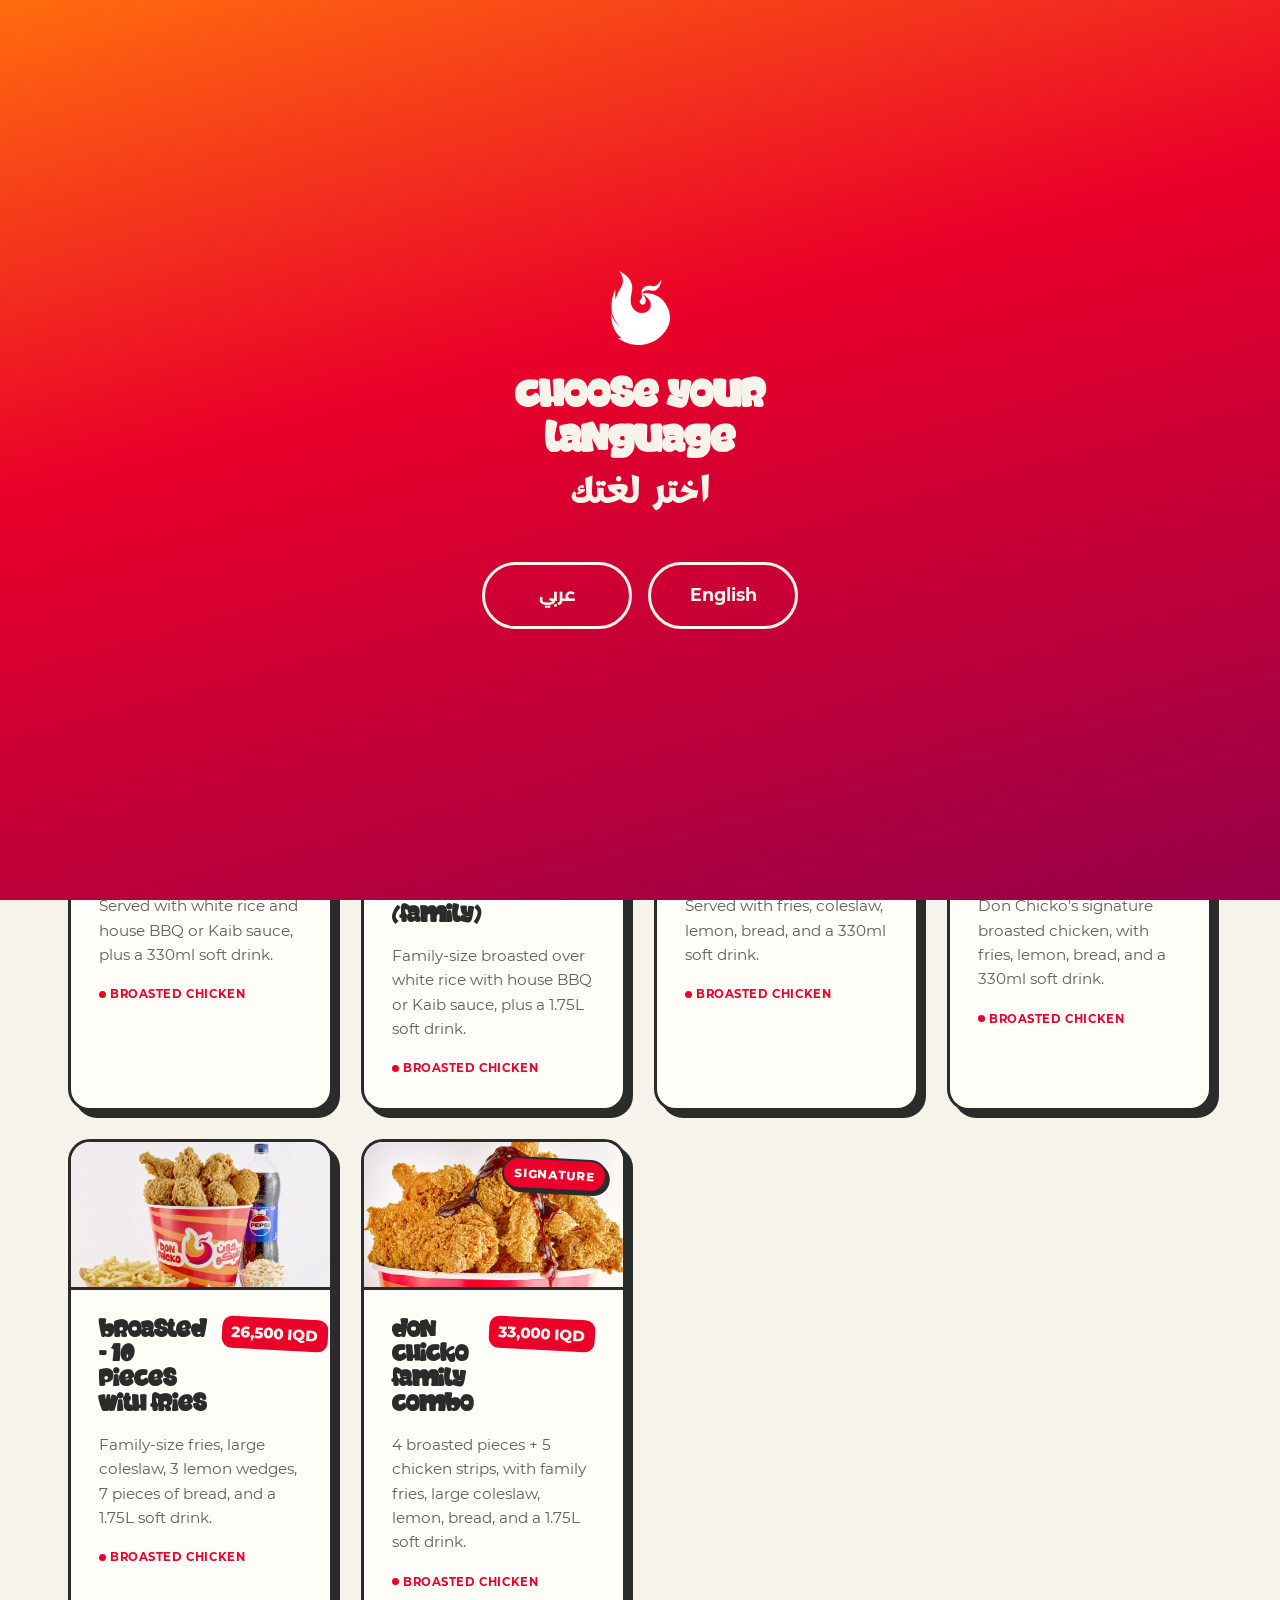
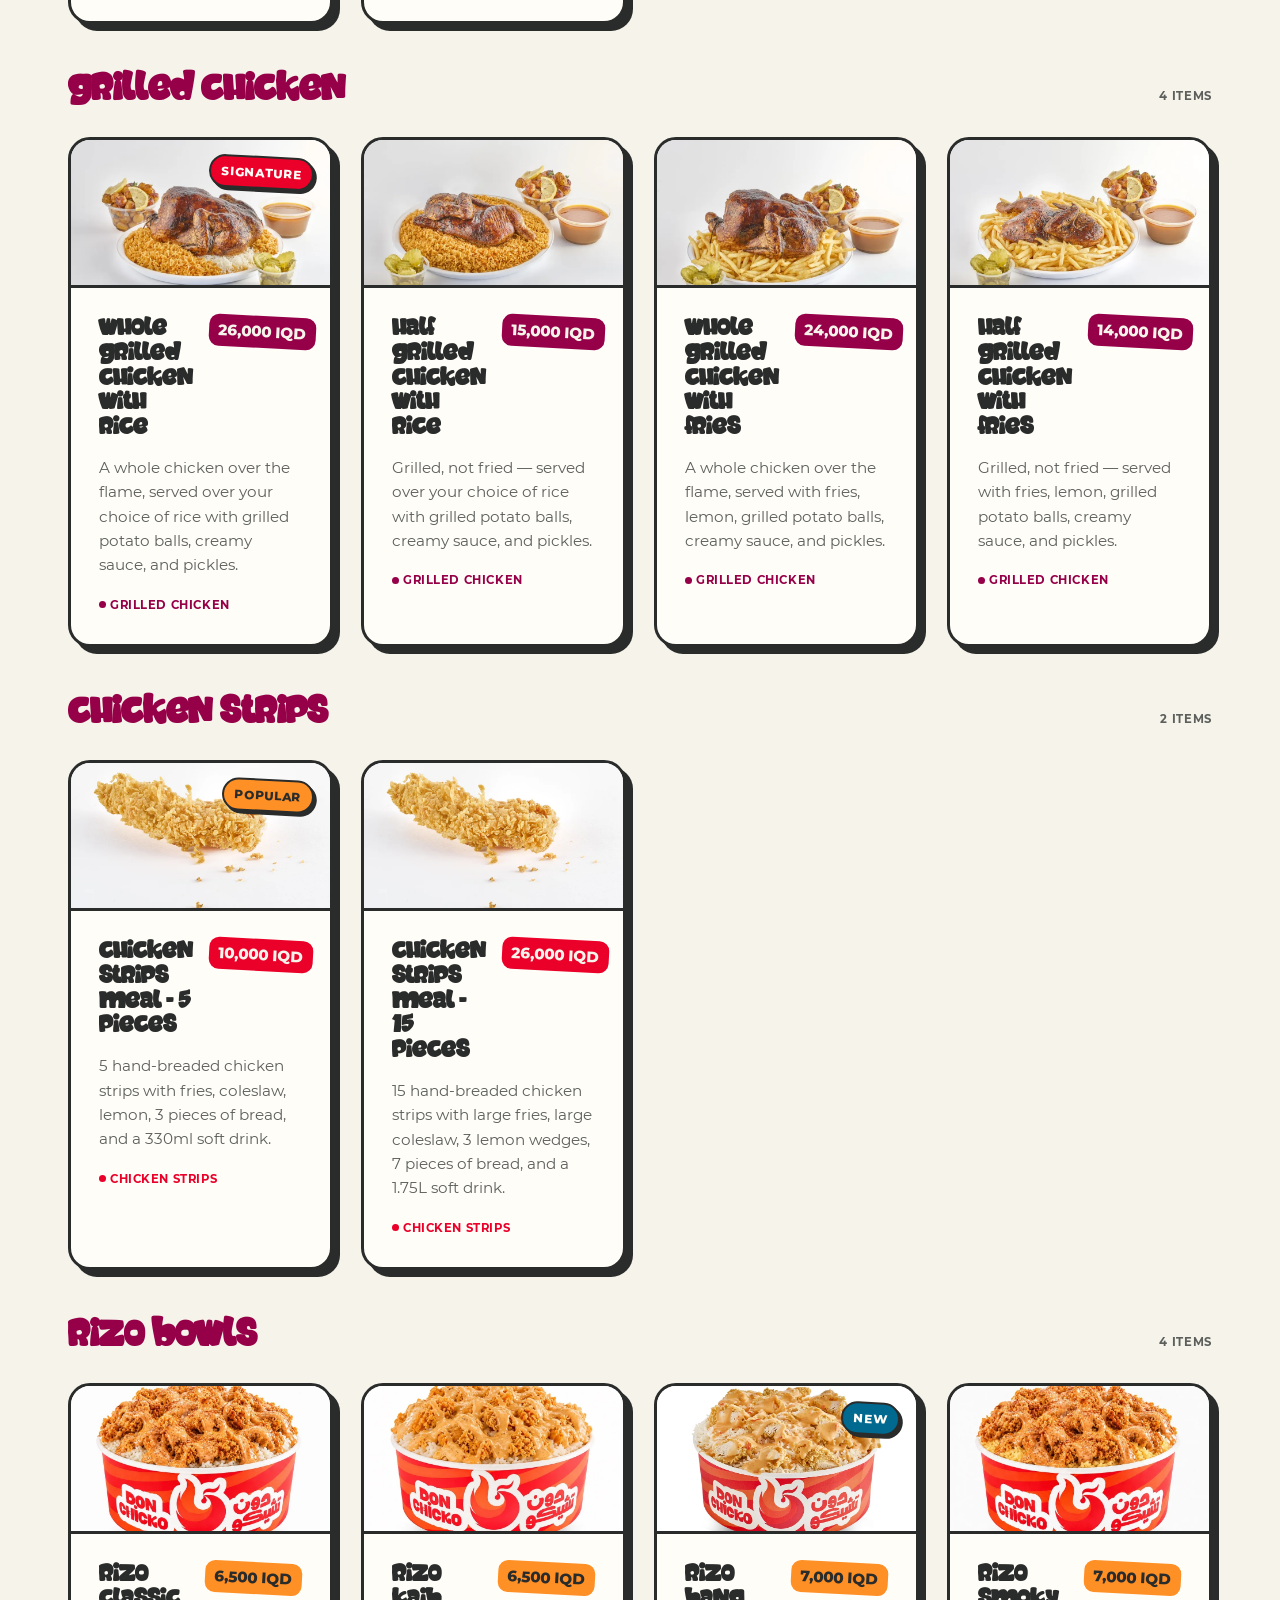
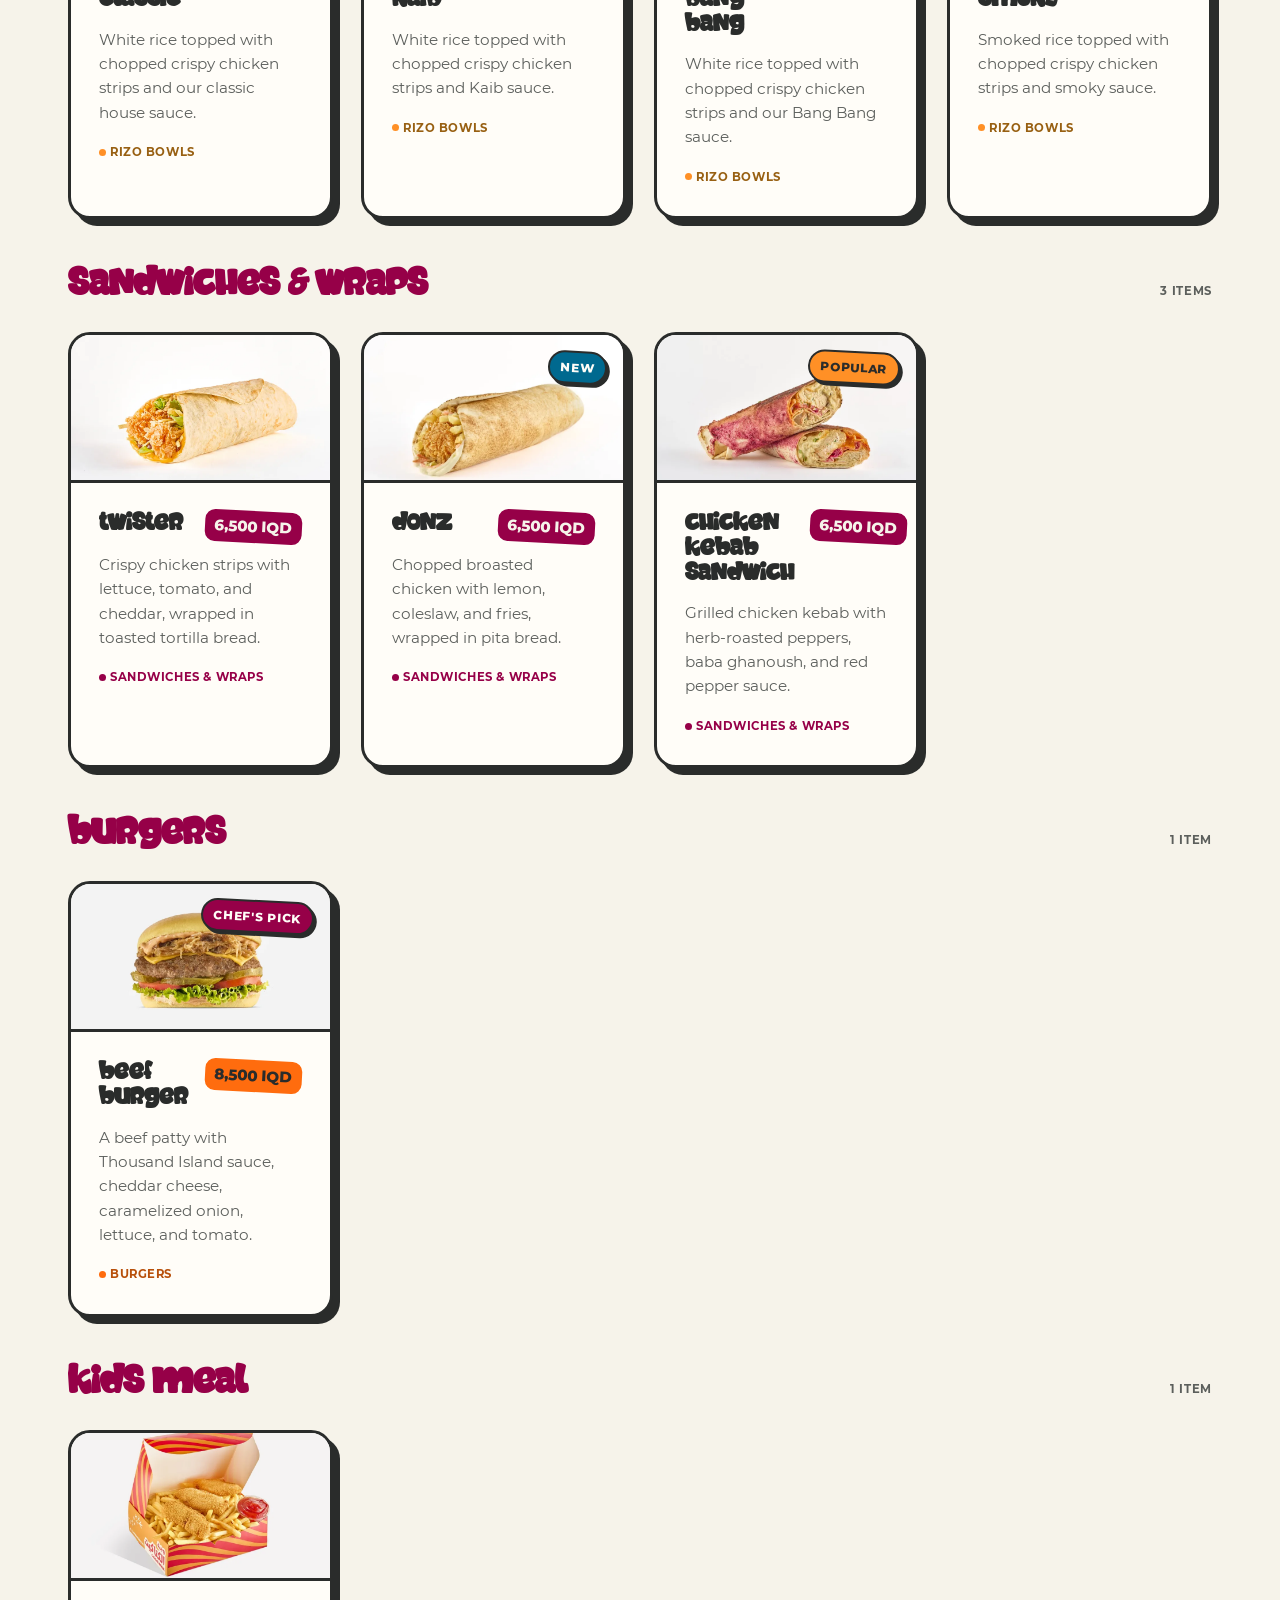
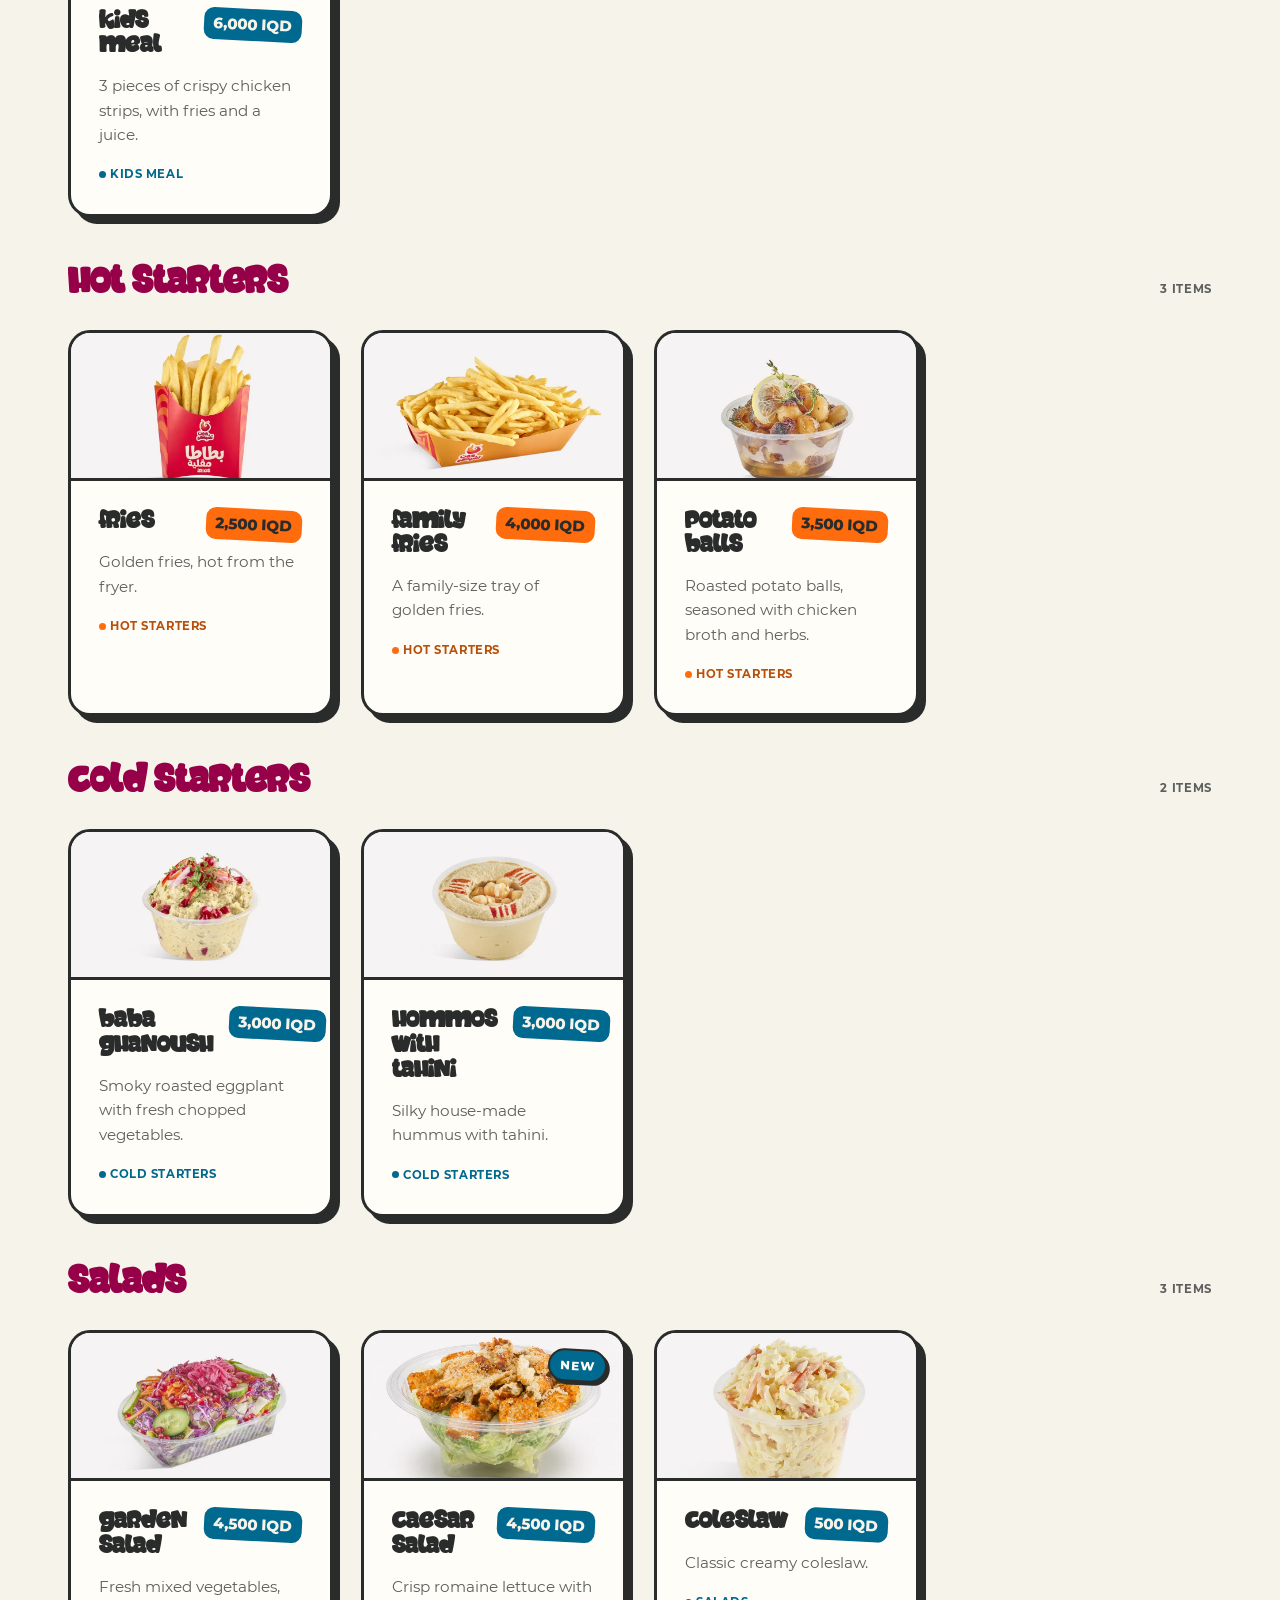
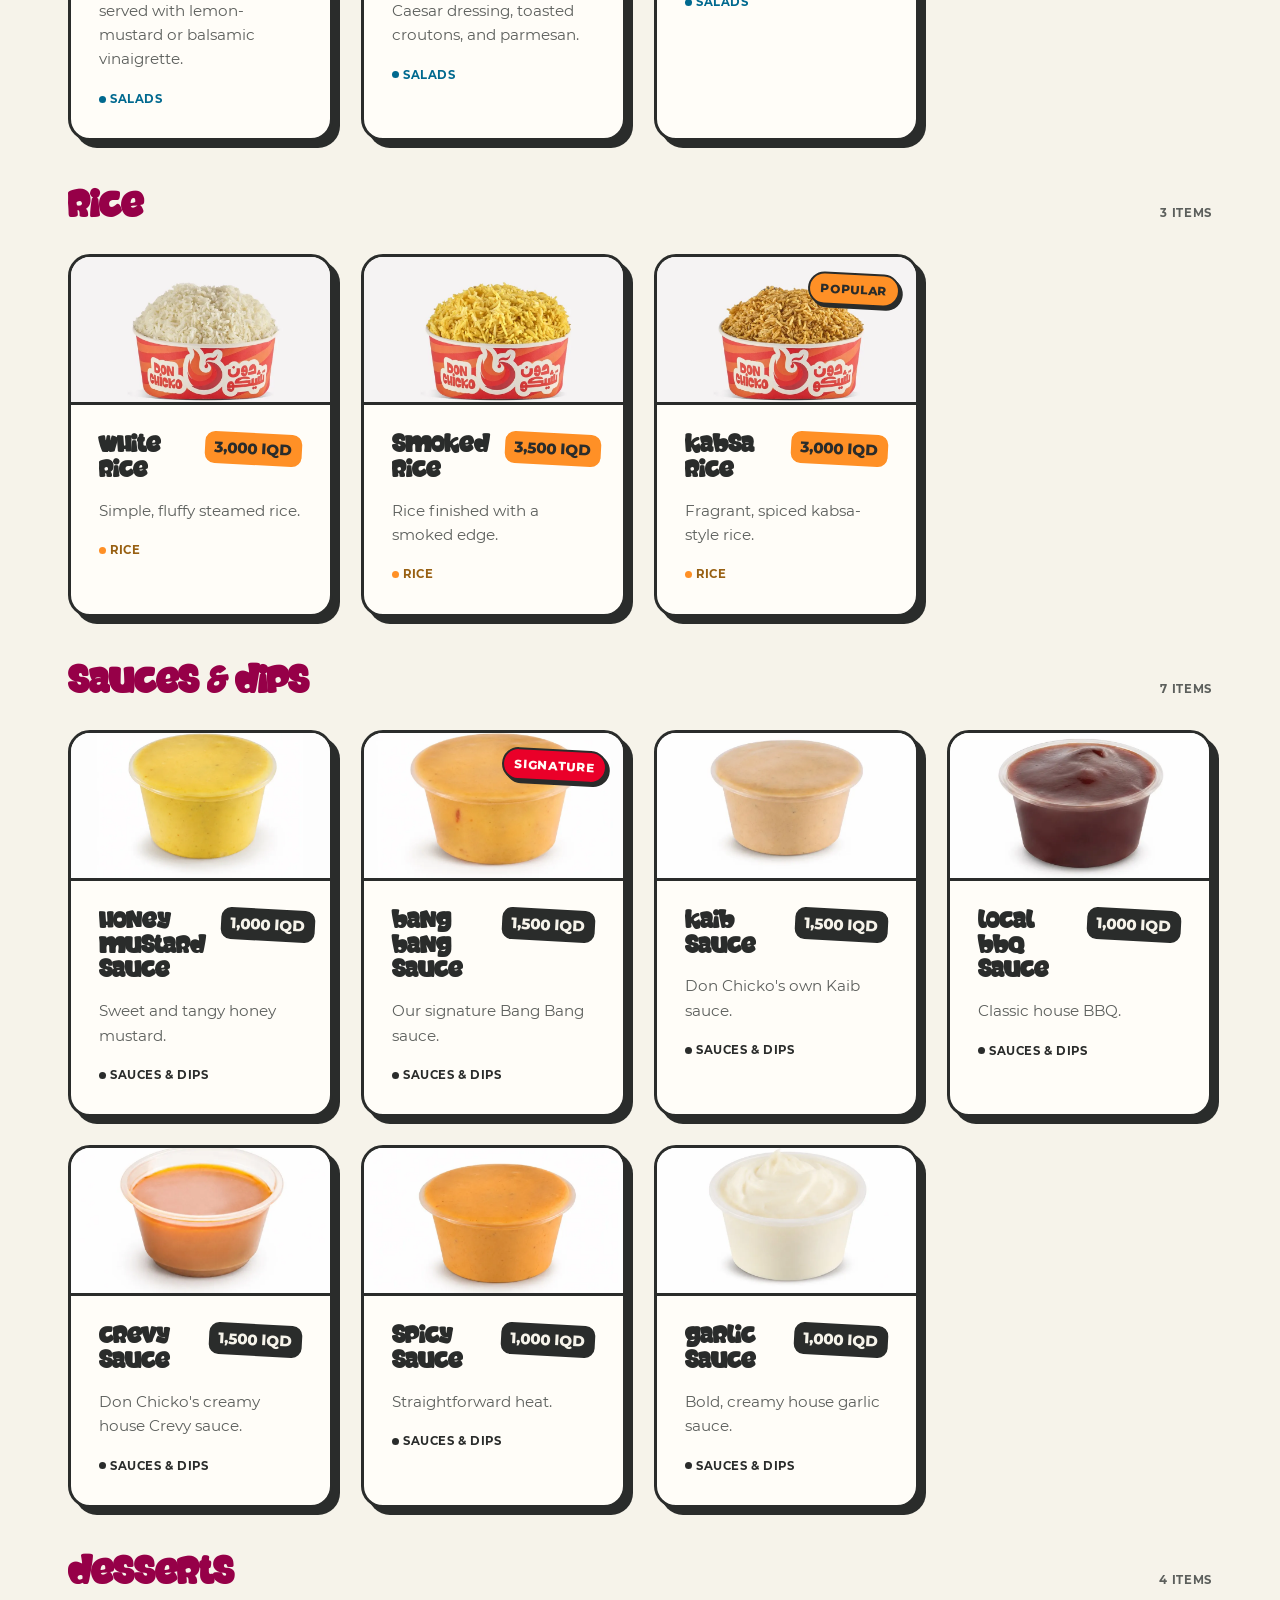
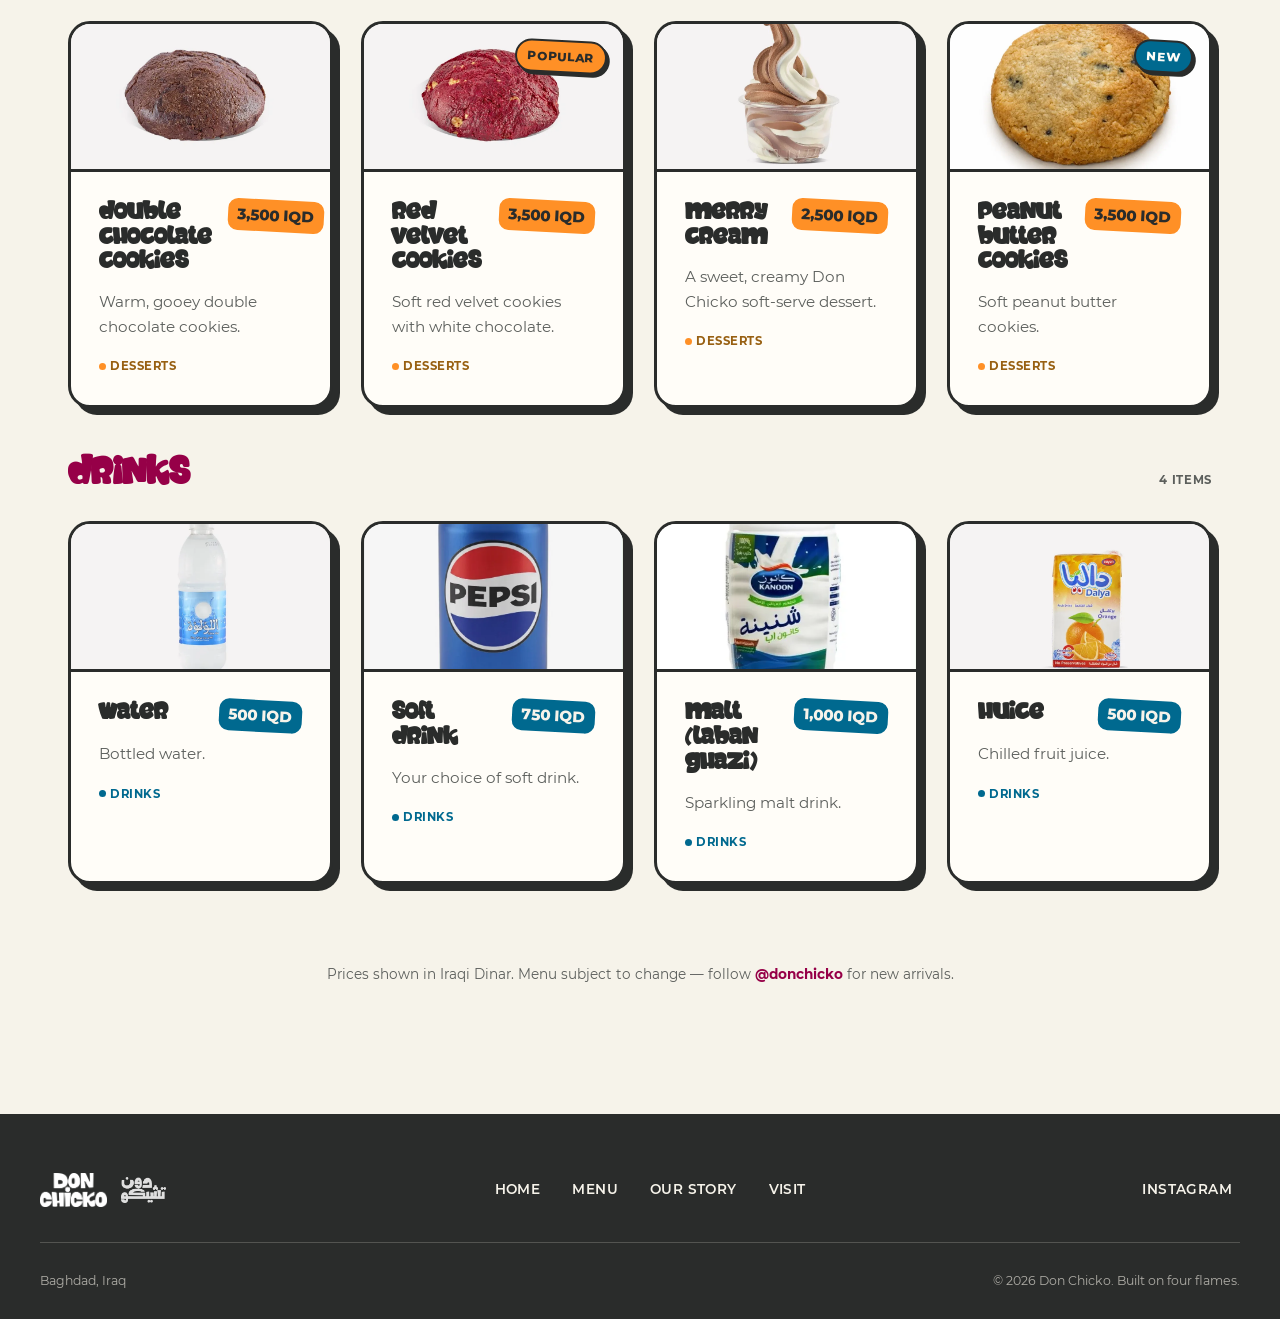
==== menu.html @ 206e6290 "Fix hero photo crop on desktop: box aspect ratio and weak burger crop Desktop hero crops still looke" ====
<!DOCTYPE html>
<html lang="en">
<head>
<meta charset="UTF-8">
<script>
  /* Runs before the language overlay markup below is parsed, so a
     session that already chose a language never sees it flash on this
     page load — see the matching html.lang-preset rule in style.css. */
  (function () {
    try {
      var lang = sessionStorage.getItem("donchicko_lang");
      if (lang === "en" || lang === "ar") document.documentElement.classList.add("lang-preset");
    } catch (e) {}
  })();
</script>
<meta name="viewport" content="width=device-width, initial-scale=1.0">
<title data-i18n="meta.titleMenu">The Menu — Don Chicko</title>
<meta name="description" data-i18n-attr-content="meta.descriptionMenu" content="Don Chicko's full menu: broasted and roasted chicken, sandwiches, burgers, starters, rice, house sauces and desserts. Grilled or fried, always cooked to the center.">
<link rel="icon" type="image/png" href="assets/logos/flame-color.png">
<link rel="stylesheet" href="style.css?v=31">
</head>
<body class="menu-page">

<!-- Skip link for keyboard/screen reader users -->
<a class="skip-link" href="#main-content" data-i18n="a11y.skipLink">Skip to main content</a>

<!-- ============================= -->
<!-- LANGUAGE SELECTION OVERLAY — shown on every page load, by design (not
     remembered between visits). Bilingual by design, so it reads correctly
     to a visitor before any language has been chosen. -->
<!-- ============================= -->
<div id="langOverlay" class="lang-overlay" role="dialog" aria-modal="true" aria-label="Choose your language / اختر لغتك">
  <div class="lang-overlay-inner">
    <img class="lang-overlay-mark flame-shape" src="assets/logos/flame-white.png" alt="" aria-hidden="true">
    <h1 class="lang-overlay-title">
      <span class="lang-overlay-line" lang="en">Choose Your Language</span>
      <span class="lang-overlay-line" lang="ar" dir="rtl">اختر لغتك</span>
    </h1>
    <div class="lang-overlay-actions">
      <button type="button" class="lang-overlay-btn" data-lang-choice="ar" lang="ar" dir="rtl">عربي</button>
      <button type="button" class="lang-overlay-btn" data-lang-choice="en" lang="en">English</button>
    </div>
  </div>
</div>

<!-- ============================= -->
<!-- NAVIGATION -->
<!-- ============================= -->
<header class="site-header">
  <nav class="navbar" data-i18n-attr-aria-label="a11y.primaryNav" aria-label="Primary">
    <a href="index.html" class="logo" data-i18n-attr-aria-label="a11y.homeLabel" aria-label="Don Chicko — home">
      <img class="logo-mark" src="assets/logos/flame-color.png" alt="" aria-hidden="true">
      <span class="logo-text" data-i18n="brand.name">DON CHICKO</span>
    </a>

    <button class="nav-toggle" id="navToggle" aria-expanded="false" aria-controls="primaryMenu" aria-label="Open menu">
      <span class="nav-toggle-bar"></span>
      <span class="nav-toggle-bar"></span>
      <span class="nav-toggle-bar"></span>
    </button>

    <ul class="nav-menu" id="primaryMenu">
      <li><a href="index.html" class="nav-link" data-i18n="nav.home">Home</a></li>
      <li><a href="menu.html" class="nav-link" aria-current="page" data-i18n="nav.menu">Menu</a></li>
      <li><a href="story.html" class="nav-link" data-i18n="nav.story">Our Story</a></li>
      <li><a href="index.html#visit" class="nav-link" data-i18n="nav.visit">Visit</a></li>
      <li><a href="index.html#visit" class="nav-link nav-cta" data-i18n="nav.findUs">Find Us</a></li>
      <li class="lang-switch" role="group" data-i18n-attr-aria-label="a11y.switchLanguage" aria-label="Switch language">
        <button type="button" class="lang-switch-btn" data-lang="en">EN</button>
        <button type="button" class="lang-switch-btn" data-lang="ar">AR</button>
      </li>
    </ul>
  </nav>
</header>

<main id="main-content">

  <!-- ============================= -->
  <!-- MENU PAGE HEADER -->
  <!-- ============================= -->
  <section class="menu-hero">
    <div class="menu-hero-decor" aria-hidden="true">
      <span class="menu-hero-flame menu-hero-flame-1 flame-shape"></span>
      <span class="menu-hero-flame menu-hero-flame-2 flame-shape"></span>
      <span class="menu-hero-flame menu-hero-flame-3 flame-shape"></span>
    </div>
    <div class="menu-hero-inner">
      <p class="eyebrow" data-i18n="menuPage.eyebrow">Built on Four Flames</p>
      <h1 class="menu-hero-title" data-i18n="menuPage.title">The Menu</h1>
      <p class="menu-hero-copy" data-i18n="menuPage.copy">
        Every category, straight from Don Chicko's own recipe board.
        Grilled or fried — always marinated to the center.
      </p>
    </div>
  </section>

  <!-- ============================= -->
  <!-- CATEGORY JUMP BAR -->
  <!-- ============================= -->
  <div class="menu-jumpbar">
    <nav class="menu-filters" id="menuFilters" data-i18n-attr-aria-label="a11y.categoryJump" aria-label="Jump to a menu category">
      <!-- Category links injected by JavaScript -->
    </nav>
  </div>

  <!-- ============================= -->
  <!-- FULL MENU — every category, stacked -->
  <!-- ============================= -->
  <section class="menu-section" id="menu">
    <div id="menuCategories">
      <!-- Category sections + cards injected by JavaScript -->
    </div>

    <p class="menu-note" data-i18n-html="menuPage.noteHtml">
      Prices shown in Iraqi Dinar. Menu subject to change — follow
      <a href="https://instagram.com/donchicko" target="_blank" rel="noopener">@donchicko</a>
      for new arrivals.
    </p>
  </section>

</main>

<!-- ============================= -->
<!-- FOOTER -->
<!-- ============================= -->
<footer class="site-footer">
  <div class="footer-top">
    <a href="index.html" class="logo footer-logo" data-i18n-attr-aria-label="a11y.homeLabel" aria-label="Don Chicko — home">
      <img src="assets/logos/wordmark-white.png" alt="Don Chicko">
      <img class="footer-logo-ar" src="assets/logos/wordmark-arabic-white.png" alt="دون تشيكو">
    </a>

    <ul class="footer-nav">
      <li><a href="index.html" data-i18n="nav.home">Home</a></li>
      <li><a href="menu.html" data-i18n="nav.menu">Menu</a></li>
      <li><a href="story.html" data-i18n="nav.story">Our Story</a></li>
      <li><a href="index.html#visit" data-i18n="nav.visit">Visit</a></li>
    </ul>

    <ul class="footer-social">
      <li><a href="https://instagram.com/donchicko" target="_blank" rel="noopener" data-i18n="footer.social">Instagram</a></li>
    </ul>
  </div>

  <div class="footer-bottom">
    <p data-i18n="footer.location">Baghdad, Iraq</p>
    <p>&copy; <span id="footerYear"></span> <span data-i18n="footer.copyright">Don Chicko. Built on four flames.</span></p>
  </div>
</footer>

<script src="translations.js?v=8"></script>
<script src="script.js?v=10"></script>
</body>
</html>
---- style.css ----
/* ==========================================================================
   FONTS — Don Chicko official type family.
   Daddy Cartoon = display (logo, headlines, prices, badges)
   Montserrat = body copy, nav, labels
   Tufuli Arabic = Arabic display counterpart to Daddy Cartoon. This is the
   brand's own choice, not a substitute picked for this site — it's the
   exact font the brand's own designers used for Arabic display type in
   the real print deliverables (see DC-BILL HOLDER Report.txt, which lists
   "Tufuli Arabic DEMO Bold" + "Montserrat-Arabic Regular" as the fonts
   used). Daddy Cartoon itself has zero Arabic glyph coverage, so it can't
   be reused directly for Arabic headings.
   NOTE: the source file is named TufuliArabicDEMO-Bold.otf — a demo/trial
   build from the type foundry. Demo builds are typically licensed for
   preview only, not production embedding. Self-hosting it here was a
   deliberate choice made with that risk understood; swap in a fully
   licensed weight file (same @font-face, same filename or update the src
   below) once one is purchased.
   Montserrat Arabic = Arabic body-copy counterpart to Montserrat, from the
   same brand package (Regular 400 only).
   Baloo Bhaijaan 2 = free (OFL) fallback for both, in case the demo font
   is ever pulled — same rounded family as "Baloo 2" in the stack below.
   ========================================================================== */
@font-face {
  font-family: "Daddy Cartoon";
  src: url("assets/fonts/DaddyCartoon.otf") format("opentype");
  font-weight: 400;
  font-display: swap;
}
@font-face {
  font-family: "Tufuli Arabic";
  src: url("assets/fonts/TufuliArabic-Bold.woff2") format("woff2");
  font-weight: 700 900;
  font-style: normal;
  font-display: swap;
  unicode-range: U+0600-06FF, U+0750-077F, U+FB50-FDFF, U+FE70-FEFC;
}
@font-face {
  font-family: "Montserrat Arabic";
  src: url("assets/fonts/MontserratArabic-Regular.woff2") format("woff2");
  font-weight: 400;
  font-style: normal;
  font-display: swap;
  unicode-range: U+0600-06FF, U+0750-077F, U+FB50-FDFF, U+FE70-FEFC;
}
@font-face {
  font-family: "Baloo Bhaijaan 2";
  src: url("assets/fonts/BalooBhaijaan2-Variable.woff2") format("woff2-variations");
  font-weight: 400 800;
  font-style: normal;
  font-display: swap;
  unicode-range: U+0600-06FF, U+0750-077F, U+FB50-FDFF, U+FE70-FEFC;
}
@font-face {
  font-family: "Montserrat";
  src: url("assets/fonts/Montserrat-Regular.ttf") format("truetype");
  font-weight: 400;
  font-display: swap;
}
@font-face {
  font-family: "Montserrat";
  src: url("assets/fonts/Montserrat-Medium.ttf") format("truetype");
  font-weight: 500;
  font-display: swap;
}
@font-face {
  font-family: "Montserrat";
  src: url("assets/fonts/Montserrat-SemiBold.ttf") format("truetype");
  font-weight: 600;
  font-display: swap;
}
@font-face {
  font-family: "Montserrat";
  src: url("assets/fonts/Montserrat-Bold.ttf") format("truetype");
  font-weight: 700;
  font-display: swap;
}
@font-face {
  font-family: "Montserrat";
  src: url("assets/fonts/Montserrat-ExtraBold.ttf") format("truetype");
  font-weight: 800;
  font-display: swap;
}

/* ==========================================================================
   TOKENS — Don Chicko brand system.
   Colors are the exact hex values from the official brand palette sheet.
   ========================================================================== */
:root {
  /* --- Brand colors (source: DON CHICKO COLOR PALETTE.pdf) --- */
  --brand-maroon: #960048;   /* Pantone 221C — primary */
  --brand-orange: #ff6c0e;   /* Pantone 1585C — primary */
  --brand-red: #ea0029;      /* Pantone 185C — primary */
  --brand-amber: #ff9026;    /* Pantone 151C (90%) — primary */
  --brand-blue: #00698f;     /* Pantone 7706C — secondary */
  --brand-ink: #2a2c2b;      /* Pantone 419C (95%) — secondary */
  --brand-cream: #f6f3ea;    /* Pantone 4545C (20%) — secondary */

  /* --- Functional roles built from the brand palette --- */
  --color-bg: var(--brand-cream);
  --color-ink: var(--brand-ink);
  --color-ink-soft: #5c5f5c;
  --color-accent: var(--brand-orange);
  --color-accent-2: var(--brand-maroon);
  --color-highlight: var(--brand-amber);
  --color-accent-3: var(--brand-blue);
  --color-surface: #fffdf8;
  --color-border: var(--brand-ink);

  /* Category colors — validated against Don Chicko's own packaging system */
  --cat-cold: var(--brand-blue);
  --cat-hot: var(--brand-orange);
  --cat-broasted: var(--brand-red);
  --cat-roasted: var(--brand-maroon);
  --cat-sandwiches: var(--brand-maroon);
  --cat-burgers: var(--brand-orange);
  --cat-rice: var(--brand-amber);
  --cat-sauces: var(--brand-ink);
  --cat-desserts: var(--brand-amber);
  --cat-kids: var(--brand-blue);

  /* Darker text-safe tones for the two brand colors (orange, amber) that
     don't meet WCAG AA contrast on a light card when used as small text.
     Bands/dots keep the true brand color; only label text uses these. */
  --cat-hot-text: #b8500b;
  --cat-rice-text: #986012;

  /* --- Typography --- */
  --font-display: "Daddy Cartoon", "Baloo 2", ui-rounded, sans-serif;
  --font-body: "Montserrat", -apple-system, BlinkMacSystemFont, "Segoe UI", sans-serif;
  --font-label: "Montserrat", sans-serif;

  --fs-hero: clamp(2.5rem, 6vw + 1rem, 5.5rem);
  --fs-h2: clamp(1.9rem, 3.4vw + 1rem, 3rem);
  --fs-h3-section: clamp(1.5rem, 2.2vw + 1rem, 2.1rem);
  --fs-h3: clamp(1.1rem, 1.1vw + 1rem, 1.35rem);
  --fs-h4: 1.1rem;
  --fs-body: 1rem;
  --fs-small: 0.85rem;

  /* --- Spacing scale --- */
  --space-xs: 0.5rem;
  --space-sm: 1rem;
  --space-md: 1.75rem;
  --space-lg: 3rem;
  --space-xl: 5rem;
  --space-2xl: 8rem;

  /* --- Shape --- */
  --radius-sm: 10px;
  --radius-md: 22px;
  --radius-lg: 40px;
  --border-thick: 3px;

  /* --- Shadow (sticker-style hard shadow, matches brand's badge/sticker sheet) --- */
  --shadow-card: 7px 7px 0 var(--color-ink);
  --shadow-card-sm: 4px 4px 0 var(--color-ink);
  --shadow-soft: 0 24px 48px rgba(42, 44, 43, 0.16);

  /* --- Motion --- */
  --ease-bounce: cubic-bezier(0.34, 1.56, 0.64, 1);
  --ease-standard: cubic-bezier(0.4, 0, 0.2, 1);
  --duration-fast: 150ms;
  --duration-med: 300ms;
  --duration-slow: 600ms;

  /* --- Layout --- */
  --content-max: 1200px;
  --header-height: 84px;
}

/* ==========================================================================
   RESET
   ========================================================================== */
*, *::before, *::after { box-sizing: border-box; }
html {
  scroll-behavior: smooth;
  scroll-padding-top: var(--header-height);
}
body {
  margin: 0;
  background: var(--color-bg);
  color: var(--color-ink);
  font-family: var(--font-body);
  font-size: var(--fs-body);
  line-height: 1.6;
  overflow-x: hidden;
}
img { max-width: 100%; display: block; }
a { color: inherit; text-decoration: none; }
ul { list-style: none; margin: 0; padding: 0; }
h1, h2, h3, p { margin: 0; }
button { font: inherit; cursor: pointer; }

@media (prefers-reduced-motion: reduce) {
  html { scroll-behavior: auto; }
  *, *::before, *::after {
    animation-duration: 0.01ms !important;
    animation-iteration-count: 1 !important;
    transition-duration: 0.01ms !important;
    scroll-behavior: auto !important;
  }
}

/* ==========================================================================
   UTILITIES
   ========================================================================== */
.skip-link {
  position: absolute;
  left: -999px;
  top: 0;
  background: var(--color-ink);
  color: var(--color-bg);
  padding: var(--space-sm) var(--space-md);
  z-index: 200;
  border-radius: 0 0 var(--radius-sm) 0;
}
.skip-link:focus { left: 0; }

:focus-visible {
  outline: 3px solid var(--brand-blue);
  outline-offset: 3px;
  border-radius: 4px;
}

.eyebrow {
  display: inline-flex;
  align-items: center;
  gap: 0.4em;
  font-family: var(--font-label);
  font-size: var(--fs-small);
  font-weight: 800;
  letter-spacing: 0.1em;
  text-transform: uppercase;
  color: var(--color-accent-2);
  margin: 0 0 var(--space-xs);
}
.eyebrow::before {
  content: "";
  width: 0.85em;
  height: 0.85em;
  background: var(--brand-orange);
  -webkit-mask-image: url("assets/logos/flame-color.png");
  mask-image: url("assets/logos/flame-color.png");
  -webkit-mask-size: contain;
  mask-size: contain;
  -webkit-mask-repeat: no-repeat;
  mask-repeat: no-repeat;
  display: inline-block;
}

.section-heading {
  max-width: 680px;
  margin: 0 auto var(--space-lg);
  text-align: center;
}
.section-heading h2 {
  font-family: var(--font-display);
  font-size: var(--fs-h2);
  line-height: 1.05;
  letter-spacing: 0.01em;
  color: var(--color-accent-2);
}
.section-subtitle {
  margin-top: var(--space-sm);
  color: var(--color-ink-soft);
}

.btn {
  display: inline-flex;
  align-items: center;
  justify-content: center;
  gap: 0.5rem;
  padding: 0.95rem 1.9rem;
  font-family: var(--font-display);
  font-size: 1.05rem;
  letter-spacing: 0.01em;
  border-radius: 999px;
  border: var(--border-thick) solid var(--color-ink);
  transition: transform var(--duration-fast) var(--ease-bounce),
              box-shadow var(--duration-fast) var(--ease-standard);
  white-space: nowrap;
}
.btn-primary {
  background: var(--brand-orange);
  color: var(--color-ink);
  box-shadow: var(--shadow-card-sm);
}
.btn-secondary {
  background: var(--color-surface);
  color: var(--color-ink);
  box-shadow: var(--shadow-card-sm);
}
.btn:hover, .btn:focus-visible {
  transform: translate(-2px, -2px);
  box-shadow: 7px 7px 0 var(--color-ink);
}
.btn:active {
  transform: translate(0, 0);
  box-shadow: 2px 2px 0 var(--color-ink);
}

/* ==========================================================================
   LANGUAGE OVERLAY — shown on every page load, by design (not remembered
   between visits, see translations.js initLanguageOverlay)
   ========================================================================== */
body.lang-locked { overflow: hidden; }

/* Set synchronously by the inline script at the top of <head>, before the
   overlay markup below is even parsed, whenever a language is already
   chosen for this session — otherwise the overlay (opacity: 1 by default)
   paints for a frame on every page navigation before JS can remove it. */
html.lang-preset #langOverlay { display: none; }

.lang-overlay {
  position: fixed;
  inset: 0;
  z-index: 1000;
  display: flex;
  align-items: center;
  justify-content: center;
  background: linear-gradient(165deg, var(--brand-orange) 0%, var(--brand-red) 40%, var(--brand-maroon) 100%);
  padding: var(--space-md);
  opacity: 1;
  transition: opacity var(--duration-med) var(--ease-standard);
}
.lang-overlay.is-hidden {
  opacity: 0;
  pointer-events: none;
}
.lang-overlay-inner {
  text-align: center;
  max-width: 420px;
}
.lang-overlay-mark {
  width: 60px;
  height: 74px;
  margin: 0 auto var(--space-md);
  color: var(--brand-cream);
  filter: drop-shadow(0 6px 0 rgba(42, 44, 43, 0.25));
}
.lang-overlay-title {
  display: flex;
  flex-direction: column;
  gap: 0.3rem;
  margin-bottom: var(--space-lg);
}
.lang-overlay-line {
  font-family: var(--font-display);
  font-size: clamp(1.6rem, 3vw + 1rem, 2.4rem);
  color: var(--brand-cream);
  line-height: 1.15;
}
.lang-overlay-line[lang="ar"] { font-family: "Tufuli Arabic", "Baloo Bhaijaan 2", ui-rounded, sans-serif; font-weight: 800; letter-spacing: normal; line-height: 1.25; }
.lang-overlay-actions {
  display: flex;
  gap: var(--space-sm);
  justify-content: center;
  flex-wrap: wrap;
}
.lang-overlay-btn {
  min-width: 150px;
  padding: 1rem 1.75rem;
  font-size: 1.1rem;
  font-family: var(--font-body);
  font-weight: 700;
  border-radius: 999px;
  border: var(--border-thick) solid var(--brand-cream);
  background: transparent;
  color: var(--brand-cream);
  transition: transform var(--duration-fast) var(--ease-bounce),
              background var(--duration-fast), color var(--duration-fast),
              box-shadow var(--duration-fast) var(--ease-standard);
}
.lang-overlay-btn:hover, .lang-overlay-btn:focus-visible {
  background: var(--brand-cream);
  border-color: var(--brand-cream);
  color: var(--brand-maroon);
  transform: translateY(-2px);
  box-shadow: 5px 5px 0 rgba(42, 44, 43, 0.3);
}

/* ==========================================================================
   LANGUAGE SWITCHER — small EN/AR toggle, lives in the nav
   ========================================================================== */
.lang-switch {
  display: flex;
  align-items: center;
  gap: 0.2rem;
  border: 2px solid var(--color-ink);
  border-radius: 999px;
  padding: 0.2rem;
}
.lang-switch-btn {
  font-family: var(--font-label);
  font-size: 0.72rem;
  font-weight: 800;
  letter-spacing: 0.04em;
  padding: 0.35rem 0.7rem;
  border-radius: 999px;
  background: transparent;
  color: var(--color-ink-soft);
  border: none;
  transition: background var(--duration-fast), color var(--duration-fast);
}
.lang-switch-btn.is-active {
  background: var(--brand-maroon);
  color: var(--brand-cream);
}
.lang-switch-btn:hover:not(.is-active) { color: var(--color-ink); }

/* ==========================================================================
   NAVIGATION
   ========================================================================== */
.site-header {
  position: sticky;
  top: 0;
  z-index: 100;
  background: var(--color-bg);
  border-bottom: var(--border-thick) solid var(--color-ink);
}
.menu-page .site-header { border-bottom: none; }
.navbar {
  max-width: var(--content-max);
  margin: 0 auto;
  height: var(--header-height);
  display: flex;
  align-items: center;
  justify-content: space-between;
  padding: 0 var(--space-md);
}

.logo {
  display: inline-flex;
  align-items: center;
  gap: 0.55rem;
}
.logo-mark {
  height: 40px;
  width: auto;
}
.logo-text {
  font-family: var(--font-display);
  font-size: 1.4rem;
  letter-spacing: 0.01em;
  color: var(--color-accent-2);
  line-height: 1;
}

.nav-menu {
  display: flex;
  align-items: center;
  gap: var(--space-md);
}
.nav-link {
  font-family: var(--font-label);
  font-size: 0.85rem;
  font-weight: 700;
  letter-spacing: 0.05em;
  text-transform: uppercase;
  padding: 0.4rem 0.1rem;
  position: relative;
}
.nav-link:not(.nav-cta)::after {
  content: "";
  position: absolute;
  left: 0; right: 0; bottom: -2px;
  height: 3px;
  background: var(--brand-orange);
  transform: scaleX(0);
  transform-origin: left;
  transition: transform var(--duration-fast) var(--ease-standard);
}
.nav-link:not(.nav-cta):hover::after,
.nav-link:not(.nav-cta):focus-visible::after {
  transform: scaleX(1);
}
.nav-cta {
  background: var(--brand-maroon);
  color: var(--brand-cream);
  padding: 0.95rem 1.2rem;
  border-radius: 999px;
  font-family: var(--font-display);
  text-transform: none;
  letter-spacing: 0.01em;
  transition: transform var(--duration-fast) var(--ease-bounce), background var(--duration-fast);
}
.nav-cta:hover, .nav-cta:focus-visible {
  background: var(--brand-orange);
  transform: translateY(-2px) rotate(-2deg);
}

.nav-toggle {
  display: none;
  flex-direction: column;
  justify-content: center;
  gap: 5px;
  width: 44px;
  height: 44px;
  background: transparent;
  border: var(--border-thick) solid var(--color-ink);
  border-radius: var(--radius-sm);
  padding: 0;
}
.nav-toggle-bar {
  width: 20px;
  height: 3px;
  margin: 0 auto;
  background: var(--color-ink);
  border-radius: 2px;
  transition: transform var(--duration-med) var(--ease-standard), opacity var(--duration-med);
}
.nav-toggle[aria-expanded="true"] .nav-toggle-bar:nth-child(1) {
  transform: translateY(8px) rotate(45deg);
}
.nav-toggle[aria-expanded="true"] .nav-toggle-bar:nth-child(2) { opacity: 0; }
.nav-toggle[aria-expanded="true"] .nav-toggle-bar:nth-child(3) {
  transform: translateY(-8px) rotate(-45deg);
}

/* ==========================================================================
   FLAME MOTIF — every flame on the page is masked from the real logo mark,
   never a generic icon. Used standalone via .flame-shape for decorative
   accents throughout the page.
   ========================================================================== */

/* Solid-color flame silhouette built by masking the real logo artwork —
   used for decorative accents so every "flame" on the page is the brand's
   actual mark, never a generic icon. */
.flame-shape {
  background: currentColor;
  -webkit-mask-image: url("assets/logos/flame-white.png");
  mask-image: url("assets/logos/flame-white.png");
  -webkit-mask-size: contain;
  mask-size: contain;
  -webkit-mask-repeat: no-repeat;
  mask-repeat: no-repeat;
  -webkit-mask-position: center;
  mask-position: center;
}

/* ==========================================================================
   HERO
   ========================================================================== */
.hero {
  position: relative;
  padding: var(--space-xl) var(--space-md);
  overflow: hidden;
  isolation: isolate;
  background: var(--color-ink);
  color: var(--brand-cream);
}
.hero-photo {
  position: absolute;
  inset: 0;
  z-index: -2;
  overflow: hidden;
}
/* Auto-sliding hero background — four independently-animated slides, each
   its own full-size layer. Each spends most of its 20s cycle either fully
   visible (holding at center) or fully off-screen; it only moves during
   two short 1s windows — entering and, later, exiting.
   The critical detail is WHEN those windows fall: slide N's exit and
   slide N+1's entrance are scheduled to the *same* 1s window, not two
   adjacent-but-separate windows that merely touch. Two things moving
   through the same window, one leaving as the other arrives, stay
   exactly complementary throughout — whatever width N+1 hasn't yet
   covered entering is exactly the width N still occupies leaving. A
   first version staggered every slide 5s apart with a continuous (no-
   hold) scroll; the even 50%-of-viewport spacing that produced meant
   three slides could be simultaneously partway on-screen at once (a
   stray sliver of a third photo at the edge) instead of a clean
   two-at-a-time handoff. Scheduling the transitions to literally overlap
   fixes both that and the plain touching-but-not-overlapping gap an
   even earlier version had.
   A single 500%-wide flex "filmstrip" sliding via one shared transform
   was tried before either of these — it silently stopped painting
   mid-transition after the first cycle, in both English and Arabic, a
   real Chrome compositing bug with that many large images sharing one
   huge animated layer. Four normal, viewport-sized layers avoids that
   entirely.
   animation-delay is negative for the first slide, so it's already
   mid-entrance at page load instead of waiting off-screen — the other
   three wait out a real (positive) delay, during which fill-mode:
   backwards holds them at their 0% keyframe (off-screen) instead of the
   un-animated default, which would otherwise show them fully visible,
   alarmingly, on top of everything else. */
.hero-slide-track {
  position: relative;
  width: 100%;
  height: 100%;
}
.hero-slide {
  position: absolute;
  inset: 0;
  width: 100%;
  height: 100%;
  animation: hero-slide-scroll 20s linear infinite backwards;
  will-change: transform;
}
.hero-slide-track.is-paused .hero-slide { animation-play-state: paused; }
.hero-slide:nth-child(1) { animation-delay: -1s; }
.hero-slide:nth-child(2) { animation-delay: 4s; }
.hero-slide:nth-child(3) { animation-delay: 9s; }
.hero-slide:nth-child(4) { animation-delay: 14s; }
.hero-slide img {
  width: 100%;
  height: 100%;
  object-fit: cover;
  object-position: center 40%;
}
@keyframes hero-slide-scroll {
  0% { transform: translateX(100%); }
  5% { transform: translateX(0%); }
  25% { transform: translateX(0%); }
  30%, 100% { transform: translateX(-100%); }
}
[dir="rtl"] .hero-slide { animation-name: hero-slide-scroll-rtl; }
@keyframes hero-slide-scroll-rtl {
  0% { transform: translateX(-100%); }
  5% { transform: translateX(0%); }
  25% { transform: translateX(0%); }
  30%, 100% { transform: translateX(100%); }
}

/* Small, unobtrusive pause/play control for the hero slideshow — sits in
   the lower corner so it doesn't compete with the headline. */
.hero-slide-toggle {
  position: absolute;
  z-index: 1;
  bottom: var(--space-md);
  right: var(--space-md);
  width: 36px;
  height: 36px;
  display: flex;
  align-items: center;
  justify-content: center;
  border-radius: 50%;
  border: 2px solid rgba(246, 243, 234, 0.6);
  background: rgba(42, 44, 43, 0.45);
  backdrop-filter: blur(2px);
  transition: background var(--duration-fast), border-color var(--duration-fast), transform var(--duration-fast) var(--ease-bounce);
}
.hero-slide-toggle:hover, .hero-slide-toggle:focus-visible {
  border-color: var(--brand-cream);
  background: rgba(42, 44, 43, 0.7);
  transform: translateY(-2px);
}
/* Default (playing): pause icon — two bars — signals "click to pause". */
.hero-slide-toggle-icon {
  width: 10px;
  height: 12px;
  border-left: 3px solid var(--brand-cream);
  border-right: 3px solid var(--brand-cream);
}
/* Paused: play icon — a triangle — signals "click to resume". */
.hero-slide-toggle[aria-pressed="true"] .hero-slide-toggle-icon {
  width: 0;
  height: 12px;
  border-style: solid;
  border-width: 6px 0 6px 10px;
  border-color: transparent transparent transparent var(--brand-cream);
  border-left-width: 10px;
  margin-left: 2px;
}
[dir="rtl"] .hero-slide-toggle { right: auto; left: var(--space-md); }
.hero-photo::after {
  content: "";
  position: absolute;
  inset: 0;
  background: linear-gradient(100deg, rgba(42, 44, 43, 0.94) 0%, rgba(42, 44, 43, 0.86) 32%, rgba(42, 44, 43, 0.35) 62%, rgba(42, 44, 43, 0.05) 85%);
}

.hero-decor {
  position: absolute;
  inset: 0;
  z-index: -1;
  pointer-events: none;
}
.hero-flame {
  position: absolute;
  opacity: 0.5;
  animation: flame-float 14s ease-in-out infinite;
}
.hero-flame-1 { width: 90px; height: 110px; top: 12%; left: 42%; color: var(--brand-amber); opacity: 0.35; }
.hero-flame-2 { width: 50px; height: 62px; bottom: 18%; left: 55%; color: var(--brand-orange); opacity: 0.3; animation-duration: 18s; animation-direction: reverse; }
.hero-flame-3 { width: 34px; height: 42px; top: 55%; left: 36%; color: var(--brand-red); opacity: 0.25; animation-duration: 11s; }
@keyframes flame-float {
  0%, 100% { transform: translate(0, 0) rotate(0deg); }
  50% { transform: translate(-4%, 5%) rotate(4deg); }
}

.hero-inner {
  position: relative;
  max-width: var(--content-max);
  margin: 0 auto;
}
.hero-content { max-width: 640px; }
.hero-eyebrow.eyebrow { color: var(--brand-amber); }
.hero-headline {
  display: flex;
  flex-direction: column;
  gap: 0.5rem;
  margin-bottom: var(--space-md);
}
.hero-headline-name {
  font-family: var(--font-display);
  font-size: var(--fs-hero);
  line-height: 1.02;
  letter-spacing: 0.005em;
  color: var(--brand-cream);
}
.hero-headline-name .hl-orange { color: var(--brand-amber); }
.hero-headline-sub {
  font-family: var(--font-body);
  font-weight: 600;
  font-size: clamp(1.05rem, 1.4vw + 0.5rem, 1.35rem);
  color: rgba(246, 243, 234, 0.85);
  max-width: 44ch;
}
.hero-copy {
  max-width: 48ch;
  color: rgba(246, 243, 234, 0.8);
  font-size: 1.05rem;
  margin-bottom: var(--space-lg);
}
.hero-actions {
  display: flex;
  gap: var(--space-sm);
  flex-wrap: wrap;
}
.hero .btn-secondary {
  background: transparent;
  color: var(--brand-cream);
  border-color: var(--brand-cream);
  box-shadow: 4px 4px 0 rgba(246, 243, 234, 0.4);
}
.hero .btn-secondary:hover, .hero .btn-secondary:focus-visible {
  box-shadow: 7px 7px 0 rgba(246, 243, 234, 0.4);
}

/* ==========================================================================
   MENU CARD — signature component used by featured + full menu.
   Redesigned around Don Chicko's category-color packaging system, with a
   flame-wave band and a soft wave cut into the card body.
   ========================================================================== */
.ticket-card {
  position: relative;
  background: var(--color-surface);
  border: var(--border-thick) solid var(--color-ink);
  border-radius: var(--radius-md);
  box-shadow: var(--shadow-card);
  overflow: hidden;
  transition: transform var(--duration-med) var(--ease-bounce),
              box-shadow var(--duration-med) var(--ease-standard);
}
.ticket-card:hover,
.ticket-card:focus-within {
  transform: translateY(-6px) rotate(var(--hover-rotate, -1deg));
  box-shadow: 11px 11px 0 var(--color-ink);
}

/* Item photo, framed at the top of the card. Cards for items with no
   photo (most sauces/dips) simply omit .card-media and stay compact. */
.card-media {
  position: relative;
  height: 148px;
  background: var(--color-bg);
  border-bottom: var(--border-thick) solid var(--color-ink);
  overflow: hidden;
}
.card-media picture {
  display: block;
  width: 100%;
  height: 100%;
}
.card-media img {
  width: 100%;
  height: 100%;
  object-fit: cover;
  transition: transform var(--duration-slow) var(--ease-standard);
}
.ticket-card:hover .card-media img,
.ticket-card:focus-within .card-media img {
  transform: scale(1.06);
}

.card-body { padding: var(--space-md); padding-top: var(--space-sm); }
.card-media + .card-body { padding-top: var(--space-md); }

.card-badge {
  display: inline-block;
  font-family: var(--font-label);
  font-size: 0.75rem;
  font-weight: 800;
  letter-spacing: 0.06em;
  text-transform: uppercase;
  padding: 0.3rem 0.65rem;
  border-radius: 999px;
  border: 2px solid var(--color-ink);
  background: var(--brand-amber);
  margin-bottom: var(--space-sm);
}
.card-badge[data-badge="New"] { background: var(--brand-blue); color: var(--color-surface); }
.card-badge[data-badge="Chef's Pick"] { background: var(--brand-maroon); color: var(--color-surface); }
.card-badge[data-badge="Popular"] { background: var(--brand-amber); }
.card-badge[data-badge="Signature"] { background: var(--brand-red); color: var(--color-surface); }

/* When a card has a photo, its badge floats on the photo like a sticker
   instead of sitting inline in the body copy. */
.card-media .card-badge {
  position: absolute;
  top: var(--space-sm);
  inset-inline-end: var(--space-sm);
  margin-bottom: 0;
  box-shadow: 3px 3px 0 var(--color-ink);
  transform: rotate(3deg);
  z-index: 1;
}

.card-top-row {
  display: flex;
  justify-content: space-between;
  align-items: flex-start;
  gap: var(--space-sm);
}
.card-name {
  font-family: var(--font-display);
  font-size: var(--fs-h3);
  line-height: 1.15;
  margin-bottom: 0.4rem;
  color: var(--color-ink);
}
.card-price {
  font-family: var(--font-label);
  font-weight: 800;
  font-size: 0.95rem;
  background: var(--cat-color, var(--color-ink));
  color: var(--cat-badge-text, var(--color-bg));
  padding: 0.25rem 0.6rem;
  border-radius: var(--radius-sm);
  white-space: nowrap;
  transform: rotate(3deg);
}
.card-desc {
  color: var(--color-ink-soft);
  font-size: 0.95rem;
  margin: 0.6rem 0 0.8rem;
}
.card-category {
  display: inline-flex;
  align-items: center;
  gap: 0.35em;
  font-family: var(--font-label);
  font-size: 0.72rem;
  font-weight: 700;
  letter-spacing: 0.05em;
  text-transform: uppercase;
  color: var(--cat-text, var(--cat-color, var(--color-ink-soft)));
}
.card-category::before {
  content: "";
  width: 7px;
  height: 7px;
  border-radius: 50%;
  background: var(--cat-color, var(--brand-orange));
  display: inline-block;
}

/* Category color assignment — matched to Don Chicko's real packaging palette.
   --cat-color drives the price badge background (.card-price); --cat-badge-text
   overrides its text color to dark ink on the two light backgrounds (orange,
   amber) where cream text wouldn't meet contrast. */
.ticket-card[data-category="cold-starters"],
.ticket-card[data-category="salads"],
.ticket-card[data-category="drinks"],
.ticket-card[data-category="kids"] { --cat-color: var(--cat-cold); }
.ticket-card[data-category="hot-starters"],
.ticket-card[data-category="burgers"] { --cat-color: var(--cat-hot); --cat-text: var(--cat-hot-text); --cat-badge-text: var(--color-ink); }
.ticket-card[data-category="broasted"],
.ticket-card[data-category="chicken-strips"] { --cat-color: var(--cat-broasted); }
.ticket-card[data-category="roasted"],
.ticket-card[data-category="sandwiches"] { --cat-color: var(--cat-roasted); }
.ticket-card[data-category="rice"],
.ticket-card[data-category="rice-bowls"],
.ticket-card[data-category="desserts"] { --cat-color: var(--cat-rice); --cat-text: var(--cat-rice-text); --cat-badge-text: var(--color-ink); }
.ticket-card[data-category="sauces"] { --cat-color: var(--cat-sauces); }

/* ==========================================================================
   FEATURED MENU — "The Don's Picks"
   ========================================================================== */
.featured-section {
  max-width: var(--content-max);
  margin: 0 auto;
  padding: var(--space-xl) var(--space-md);
}
.featured-grid {
  display: grid;
  grid-template-columns: repeat(3, 1fr);
  gap: var(--space-lg) var(--space-md);
  align-items: start;
}
.featured-grid .ticket-card:nth-child(1) { --hover-rotate: -2deg; transform: rotate(-1.5deg); }
.featured-grid .ticket-card:nth-child(2) { --hover-rotate: 1.5deg; transform: rotate(1deg); margin-top: var(--space-lg); }
.featured-grid .ticket-card:nth-child(3) { --hover-rotate: -1deg; transform: rotate(-0.75deg); }
.featured-grid .card-name { font-size: clamp(1.25rem, 1.4vw + 1rem, 1.55rem); }

.featured-cta {
  display: flex;
  justify-content: center;
  margin-top: var(--space-xl);
}

/* ==========================================================================
   MENU PAGE — dedicated page (menu.html), every category stacked in full
   ========================================================================== */
.menu-hero {
  position: relative;
  overflow: hidden;
  isolation: isolate;
  background:
    radial-gradient(ellipse at 50% 20%, rgba(255, 144, 38, 0.3) 0%, rgba(255, 144, 38, 0) 60%),
    var(--brand-maroon);
  color: var(--brand-cream);
  padding: var(--space-xl) var(--space-md);
  text-align: center;
}
.menu-hero-decor {
  position: absolute;
  inset: 0;
  z-index: -1;
  pointer-events: none;
}
.menu-hero-flame {
  position: absolute;
  animation: flame-float 15s ease-in-out infinite;
}
.menu-hero-flame-1 { width: 120px; height: 150px; top: -20px; left: 8%; color: var(--brand-orange); opacity: 0.28; }
.menu-hero-flame-2 { width: 70px; height: 88px; bottom: -10px; right: 12%; color: var(--brand-amber); opacity: 0.3; animation-duration: 19s; animation-direction: reverse; }
.menu-hero-flame-3 { width: 44px; height: 55px; top: 45%; right: 32%; color: var(--brand-cream); opacity: 0.2; animation-duration: 12s; }

.menu-hero-inner { max-width: 640px; margin: 0 auto; }
.menu-hero .eyebrow { color: var(--brand-amber); justify-content: center; }
.menu-hero .eyebrow::before { background: var(--brand-amber); }
.menu-hero-title {
  font-family: var(--font-display);
  font-size: var(--fs-h2);
  line-height: 1.05;
  color: var(--brand-cream);
  margin-bottom: var(--space-sm);
}
.menu-hero-copy {
  color: rgba(246, 243, 234, 0.8);
  max-width: 46ch;
  margin: 0 auto;
}

/* Sticky category jump bar, parked directly under the site header */
.menu-jumpbar {
  position: sticky;
  top: var(--header-height);
  z-index: 90;
  background: var(--color-bg);
}
.menu-filters {
  max-width: var(--content-max);
  margin: 0 auto;
  display: flex;
  gap: 0.6rem;
  padding: 0.85rem var(--space-md);
  overflow-x: auto;
  scrollbar-width: none;
  scroll-snap-type: x proximity;
}
.menu-filters::-webkit-scrollbar { display: none; }

.filter-tab {
  flex: 0 0 auto;
  scroll-snap-align: center;
  font-family: var(--font-label);
  font-size: 0.8rem;
  font-weight: 700;
  letter-spacing: 0.03em;
  text-transform: uppercase;
  padding: 0.55rem 1.1rem;
  border: var(--border-thick) solid var(--color-ink);
  border-radius: 999px;
  background: var(--color-surface);
  white-space: nowrap;
  transition: transform var(--duration-fast) var(--ease-bounce),
              background var(--duration-fast), color var(--duration-fast);
}
.filter-tab:hover { transform: translateY(-2px) rotate(-1deg); }
.filter-tab.is-active {
  background: var(--brand-maroon);
  color: var(--brand-cream);
  border-color: var(--brand-maroon);
}

.menu-section {
  max-width: var(--content-max);
  margin: 0 auto;
  padding: var(--space-lg) var(--space-md) var(--space-2xl);
}

.menu-category {
  padding-top: var(--space-lg);
  /* html already reserves --header-height via scroll-padding-top; this adds
     just enough to clear the sticky jump bar and land the heading under it. */
  scroll-margin-top: 34px;
}
.menu-category-heading {
  display: flex;
  align-items: baseline;
  gap: var(--space-sm);
  margin-bottom: var(--space-md);
}
.menu-category-title {
  font-family: var(--font-display);
  font-size: var(--fs-h3-section);
  line-height: 1.1;
  color: var(--brand-maroon);
}
.menu-category-count {
  font-family: var(--font-label);
  font-size: 0.72rem;
  font-weight: 700;
  letter-spacing: 0.06em;
  text-transform: uppercase;
  color: var(--color-ink-soft);
  margin-left: auto;
  white-space: nowrap;
}

.menu-grid {
  display: grid;
  grid-template-columns: repeat(auto-fill, minmax(260px, 1fr));
  gap: var(--space-md);
}
.menu-grid .ticket-card:nth-child(3n+1) { --hover-rotate: -1.5deg; }
.menu-grid .ticket-card:nth-child(3n+2) { --hover-rotate: 1.5deg; }
.menu-grid .ticket-card:nth-child(3n+3) { --hover-rotate: -1deg; }

.menu-note {
  text-align: center;
  color: var(--color-ink-soft);
  font-size: var(--fs-small);
  padding: var(--space-xl) 0 0;
}
.menu-note a { font-weight: 700; color: var(--brand-maroon); }
.menu-note a:hover, .menu-note a:focus-visible { text-decoration: underline; }

/* scroll-reveal target state */
.reveal {
  opacity: 0;
  transform: translateY(24px);
  transition: opacity var(--duration-slow) var(--ease-standard),
              transform var(--duration-slow) var(--ease-standard);
}
.reveal.is-visible { opacity: 1; transform: translateY(0); }

/* ==========================================================================
   ABOUT / BRAND STORY — the four flames
   ========================================================================== */
.about-section {
  max-width: var(--content-max);
  margin: 0 auto;
  padding: var(--space-xl) var(--space-md);
}
.about-top {
  display: grid;
  grid-template-columns: 0.9fr 1.1fr;
  gap: var(--space-xl);
  align-items: center;
  margin-bottom: var(--space-2xl);
}
.about-visual {
  position: relative;
  aspect-ratio: 4 / 5;
  border-radius: var(--radius-lg);
  overflow: hidden;
  border: var(--border-thick) solid var(--color-ink);
  box-shadow: var(--shadow-card);
}
.about-visual picture { display: block; width: 100%; height: 100%; }
.about-visual img { width: 100%; height: 100%; object-fit: cover; }
.about-visual-badge {
  position: absolute;
  bottom: var(--space-sm);
  left: var(--space-sm);
  display: flex;
  align-items: center;
  gap: 0.5rem;
  background: var(--brand-cream);
  border: var(--border-thick) solid var(--color-ink);
  border-radius: 999px;
  padding: 0.4rem 0.9rem 0.4rem 0.4rem;
  transform: rotate(-3deg);
}
.about-visual-badge .flame-shape { width: 26px; height: 32px; color: var(--brand-orange); }
.about-visual-badge span {
  font-family: var(--font-display);
  font-size: 0.85rem;
  color: var(--brand-maroon);
}

.about-content .eyebrow { color: var(--color-accent-2); }
.about-content h1 {
  font-family: var(--font-display);
  font-size: var(--fs-h2);
  margin-bottom: var(--space-sm);
  color: var(--brand-maroon);
}
.about-content p {
  color: var(--color-ink-soft);
  margin-bottom: var(--space-sm);
  max-width: 58ch;
}
.about-content p.about-lede {
  font-family: var(--font-body);
  font-weight: 600;
  font-size: 1.15rem;
  color: var(--color-ink);
}
.about-stat {
  display: flex;
  align-items: center;
  gap: var(--space-sm);
  margin-top: var(--space-md);
  padding: var(--space-sm) var(--space-md);
  border: var(--border-thick) solid var(--color-ink);
  border-radius: var(--radius-md);
  background: var(--brand-amber);
  width: fit-content;
  transform: rotate(-1deg);
}
.about-stat-number {
  font-family: var(--font-display);
  font-size: 2.25rem;
  line-height: 1;
  color: var(--color-ink);
}
.about-stat-label {
  font-family: var(--font-label);
  font-size: 0.75rem;
  font-weight: 700;
  letter-spacing: 0.02em;
}

/* Four flames grid */
.flames-heading { text-align: center; margin-bottom: var(--space-lg); }
.flames-heading .eyebrow { justify-content: center; }
.flames-heading h2 {
  font-family: var(--font-display);
  font-size: var(--fs-h3-section);
  color: var(--brand-maroon);
}
.flames-grid {
  display: grid;
  grid-template-columns: repeat(4, 1fr);
  gap: var(--space-md);
}
.flame-card {
  background: var(--color-surface);
  border: var(--border-thick) solid var(--color-ink);
  border-radius: var(--radius-md);
  padding: var(--space-md);
  box-shadow: var(--shadow-card-sm);
  transition: transform var(--duration-med) var(--ease-bounce), box-shadow var(--duration-med) var(--ease-standard);
}
.flame-card:hover { transform: translateY(-5px); box-shadow: 8px 8px 0 var(--color-ink); }
.flame-card-icon {
  display: block;
  width: 34px;
  height: 42px;
  margin-bottom: var(--space-sm);
}
.flame-card:nth-child(1) .flame-card-icon { color: var(--brand-red); }
.flame-card:nth-child(2) .flame-card-icon { color: var(--brand-maroon); }
.flame-card:nth-child(3) .flame-card-icon { color: var(--brand-blue); }
.flame-card:nth-child(4) .flame-card-icon { color: var(--brand-amber); }
.flame-card h3 {
  font-family: var(--font-display);
  font-size: var(--fs-h4);
  margin-bottom: 0.4rem;
  color: var(--color-ink);
}
.flame-card p {
  font-size: 0.88rem;
  color: var(--color-ink-soft);
  margin: 0;
}

/* ==========================================================================
   VISIT
   ========================================================================== */
.visit-section {
  max-width: var(--content-max);
  margin: 0 auto;
  padding: var(--space-xl) var(--space-md) var(--space-2xl);
}
.visit-grid {
  display: grid;
  grid-template-columns: 1fr 1fr;
  gap: var(--space-lg);
  align-items: stretch;
}
.visit-info {
  display: flex;
  flex-direction: column;
  gap: var(--space-md);
  justify-content: center;
}
.visit-item h3 {
  font-family: var(--font-display);
  font-size: var(--fs-h4);
  margin-bottom: 0.35rem;
  color: var(--brand-maroon);
}
.visit-item p { color: var(--color-ink-soft); }
.visit-item a:hover, .visit-item a:focus-visible { color: var(--brand-orange); text-decoration: underline; }
.social-list { display: flex; flex-direction: column; gap: 0.2rem; margin: -0.65rem 0; }
.social-list a {
  display: inline-flex;
  align-items: center;
  gap: 0.5rem;
  font-weight: 600;
  padding: 0.65rem 0;
}

.visit-visual {
  position: relative;
  border: var(--border-thick) solid var(--color-ink);
  border-radius: var(--radius-lg);
  background: var(--brand-maroon);
  display: flex;
  flex-direction: column;
  align-items: center;
  justify-content: center;
  gap: var(--space-sm);
  min-height: 280px;
  box-shadow: var(--shadow-card);
  overflow: hidden;
  isolation: isolate;
}
.visit-visual::before {
  content: "";
  position: absolute;
  inset: 0;
  z-index: -1;
  opacity: 0.9;
}
.visit-visual .flame-shape {
  width: 110px;
  height: 135px;
  color: var(--brand-cream);
  opacity: 0.9;
}
.visit-visual-label {
  font-family: var(--font-display);
  font-size: 1.1rem;
  color: var(--brand-cream);
  text-align: center;
  padding: 0 var(--space-md);
}

/* ==========================================================================
   FOOTER
   ========================================================================== */
.site-footer {
  border-top: var(--border-thick) solid var(--color-ink);
  background: var(--color-ink);
  color: var(--brand-cream);
  padding: var(--space-lg) var(--space-md) var(--space-md);
}
.footer-top {
  max-width: var(--content-max);
  margin: 0 auto;
  display: flex;
  flex-wrap: wrap;
  justify-content: space-between;
  align-items: center;
  gap: var(--space-md);
  padding-bottom: var(--space-md);
  border-bottom: 1px solid rgba(246, 243, 234, 0.2);
}
.footer-logo { gap: 0.6rem; }
.footer-logo img { height: 34px; width: auto; }
.footer-logo-ar { height: 26px !important; opacity: 0.85; margin-left: 0.3rem; }
.footer-nav, .footer-social {
  display: flex;
  gap: var(--space-sm);
  font-family: var(--font-label);
  font-size: 0.85rem;
  font-weight: 600;
  text-transform: uppercase;
  letter-spacing: 0.03em;
}
/* Padding (not just font-size) grows the tap target to ~44px tall without
   inflating the visible text — the text stays the same size, only the
   clickable area around it grows. */
.footer-nav a, .footer-social a {
  display: inline-flex;
  align-items: center;
  padding: 0.85rem 0.5rem;
}
.footer-nav a:hover, .footer-social a:hover,
.footer-nav a:focus-visible, .footer-social a:focus-visible {
  color: var(--brand-amber);
}
.footer-bottom {
  max-width: var(--content-max);
  margin: 0 auto;
  padding-top: var(--space-md);
  display: flex;
  flex-wrap: wrap;
  justify-content: space-between;
  gap: var(--space-xs);
  font-family: var(--font-label);
  font-size: 0.78rem;
  color: rgba(246, 243, 234, 0.65);
}

/* ==========================================================================
   RESPONSIVE
   ========================================================================== */
/* .hero's height is purely content-driven (see .hero-photo above), and past
   ~1200px wide the headline's font-size clamp is maxed out, so the text
   block's height stops growing while the section keeps getting wider. On a
   typical 1920px desktop that leaves a photo band around 2.4:1 — much wider
   than the 1.5:1 the hero photos are cropped at — so object-fit: cover has
   to zoom deep into every image's vertical center to fill it, no matter how
   generous the source crop is. Growing .hero's own height on wide screens
   keeps that ratio closer to what the photos were actually cropped for.
   .hero-inner is the only in-flow child (the photo/decor/toggle are all
   position: absolute, so flex doesn't touch them); centering it stops the
   text from being stranded at the top of the now-taller section. */
@media (min-width: 961px) {
  .hero {
    display: flex;
    align-items: center;
    min-height: clamp(700px, 57vw, 1200px);
  }
}

@media (max-width: 960px) {
  .featured-grid { grid-template-columns: 1fr; }
  .featured-grid .ticket-card:nth-child(2) { margin-top: 0; }
  .about-top { grid-template-columns: 1fr; }
  .about-visual { max-width: 380px; margin: 0 auto; }
  .flames-grid { grid-template-columns: repeat(2, 1fr); }
  .visit-grid { grid-template-columns: 1fr; }
  .hero-photo img { object-position: 65% 35%; }
}

@media (max-width: 720px) {
  :root { --header-height: 68px; }

  .nav-toggle { display: flex; }
  .logo-text { font-size: 1.15rem; }
  .logo-mark { height: 32px; }

  .nav-menu {
    position: fixed;
    top: var(--header-height);
    left: 0;
    right: 0;
    flex-direction: column;
    align-items: stretch;
    gap: 0;
    background: var(--color-bg);
    border-bottom: var(--border-thick) solid var(--color-ink);
    padding: var(--space-sm) var(--space-md) var(--space-md);
    transform: translateY(-8px);
    opacity: 0;
    visibility: hidden;
    pointer-events: none;
    transition: transform var(--duration-med) var(--ease-standard),
                opacity var(--duration-med) var(--ease-standard),
                visibility var(--duration-med);
  }
  .nav-menu.is-open {
    transform: translateY(0);
    opacity: 1;
    visibility: visible;
    pointer-events: auto;
  }
  .nav-link {
    padding: 0.85rem 0.2rem;
    border-bottom: 1px dashed rgba(42, 44, 43, 0.2);
  }
  .nav-cta {
    margin-top: var(--space-sm);
    text-align: center;
    justify-content: center;
    display: flex;
  }
  .lang-switch {
    align-self: flex-start;
    margin-top: var(--space-sm);
  }

  .hero-photo img { object-position: 50% 30%; }
  .flames-grid { grid-template-columns: 1fr; }

  /* On narrow viewports the headline wraps to many more lines, so .hero's
     content-driven height balloons far past its width — the resulting
     photo box gets so tall and narrow that object-fit: cover has to zoom
     deep into the source image to fill it, destroying the crop no matter
     which photo is used. Capping the photo band to a sane width-relative
     height (independent of how tall the text stack grows) keeps the crop
     readable; the plain --color-ink background shows below it, matching
     the gradient's own color so the join reads as a deliberate fade
     rather than a seam. */
  .hero-photo {
    top: 0;
    bottom: auto;
    height: min(80vw, 460px);
  }
  .hero-photo::after {
    background:
      linear-gradient(180deg, rgba(42, 44, 43, 0) 65%, rgba(42, 44, 43, 1) 100%),
      linear-gradient(100deg, rgba(42, 44, 43, 0.94) 0%, rgba(42, 44, 43, 0.86) 32%, rgba(42, 44, 43, 0.35) 62%, rgba(42, 44, 43, 0.05) 85%);
  }
  /* .hero-slide-toggle anchors to var(--space-md) from .hero's own bottom
     edge, which is fine when the photo fills the section — but the photo
     band above is now much shorter than .hero's full (text-driven) height,
     so that anchor leaves it stranded over the CTA buttons instead of
     sitting on the photo it controls. Pin it to the photo's own bottom
     edge instead. */
  .hero-slide-toggle {
    top: calc(min(80vw, 460px) - 36px - var(--space-sm));
    bottom: auto;
  }
}

@media (max-width: 520px) {
  .hero { padding: var(--space-xl) var(--space-sm) var(--space-lg); }
  .hero-copy { font-size: 1rem; }
  .btn { width: 100%; }
  .hero-actions { flex-direction: column; }
  .section-heading { padding: 0 var(--space-xs); }
}

/* ==========================================================================
   RTL — Arabic layout.
   Most of the site mirrors for free: block boxes anchor to the inline-start
   edge, CSS Grid renumbers its columns, and flexbox "row" already reads from
   the direction property — all direction-aware by default. What's listed
   here is only what those defaults don't already handle: physical left/right
   values, decorative elements meant to face a specific way, and the display
   font's lack of Arabic glyphs.
   ========================================================================== */
[dir="rtl"] {
  direction: rtl;
  /* Daddy Cartoon and Montserrat have zero Arabic glyph coverage, so every
     element that reads `var(--font-display)` / `var(--font-body)` needs a
     real Arabic face instead of silently falling through to a generic
     system font. Redefining the custom properties here (rather than
     overriding font-family on each selector that uses them) means every
     current and future element picks the right one up automatically. */
  --font-display: "Tufuli Arabic", "Baloo Bhaijaan 2", "Daddy Cartoon", ui-rounded, sans-serif;
  --font-body: "Montserrat Arabic", "Montserrat", -apple-system, BlinkMacSystemFont, "Segoe UI", sans-serif;
  --font-label: "Montserrat Arabic", "Montserrat", sans-serif;
}

/* Tufuli Arabic only ships as a single Bold weight, and the Baloo
   Bhaijaan 2 fallback behind it reads lighter than Daddy Cartoon's
   naturally chunky, hand-drawn line at its default weight — request 800
   explicitly (Tufuli's one weight satisfies it regardless; Baloo's
   400–800 variable range picks its heavy end) so translated headings and
   buttons keep the same bold, poster-ish energy as the English version. */
[dir="rtl"] .section-heading h2,
[dir="rtl"] .logo-text,
[dir="rtl"] .hero-headline-name,
[dir="rtl"] .card-name,
[dir="rtl"] .menu-hero-title,
[dir="rtl"] .menu-category-title,
[dir="rtl"] .about-content h1,
[dir="rtl"] .flames-heading h2,
[dir="rtl"] .flame-card h3,
[dir="rtl"] .visit-item h3,
[dir="rtl"] .visit-visual-label,
[dir="rtl"] .about-visual-badge span,
[dir="rtl"] .btn,
[dir="rtl"] .nav-cta {
  font-weight: 800;
}

/* Every font's vertical metrics (hhea ascent + descent, relative to its
   em-size) set a line-height floor below which SOME pair of glyphs, on
   some line-break, WILL collide — it isn't a stylistic choice to fudge.
   An earlier pass here picked a ratio that happened to clear the specific
   wrap tested but still collided once the text re-wrapped onto a
   different pair of lines at another viewport width, stacking a
   different, taller glyph pair. Tufuli Arabic's own metrics (hhea ascent
   750 + descent 250 on a 1000-unit em, +100 line gap) put its safe
   minimum at 1.1 — 1.25 sits comfortably above that, verified against
   the hero's worst-case wraps at multiple widths. Applies to every
   selector that carries an explicit tight line-height with translated
   Arabic text; headings without an explicit line-height already inherit
   the body's generous 1.6 and don't need an override. */
[dir="rtl"] .hero-headline-name,
[dir="rtl"] .section-heading h2,
[dir="rtl"] .menu-hero-title,
[dir="rtl"] .card-name,
[dir="rtl"] .menu-category-title,
[dir="rtl"] .logo-text {
  line-height: 1.25;
}

/* Letter-spacing gives the Latin/uppercase type some air in English, but it
   fights Arabic's cursive letter-joining — spaced-out Arabic reads as
   disconnected letters instead of words. Every selector below sets
   letter-spacing for English; switch it back to normal for Arabic. */
[dir="rtl"] .eyebrow,
[dir="rtl"] .section-heading h2,
[dir="rtl"] .btn,
[dir="rtl"] .logo-text,
[dir="rtl"] .nav-link,
[dir="rtl"] .nav-cta,
[dir="rtl"] .hero-headline-name,
[dir="rtl"] .card-badge,
[dir="rtl"] .card-category,
[dir="rtl"] .filter-tab,
[dir="rtl"] .menu-category-count,
[dir="rtl"] .about-stat-label,
[dir="rtl"] .footer-nav,
[dir="rtl"] .footer-social {
  letter-spacing: normal;
}

[dir="rtl"] .skip-link {
  left: auto;
  right: -999px;
  border-radius: 0 0 0 var(--radius-sm);
}
[dir="rtl"] .skip-link:focus { right: 0; left: auto; }

[dir="rtl"] .menu-category-count {
  margin-left: 0;
  margin-right: auto;
}

/* The dark-to-transparent gradient overlay and decorative flames mirror so
   the legible dark side still sits behind the copy, which itself moves to
   the right automatically in RTL. Only the gradient (a pseudo-element) is
   mirrored here, deliberately NOT .hero-photo itself — that element now
   contains the animated sliding photo track (see .hero-slide-track), and
   stacking a static scaleX(-1) on top of an already-animated transform
   caused the carousel to render blank/black in RTL on some browsers. The
   photos read fine unmirrored since they're just rotating background
   scenery, not a single directional composition anymore. */
[dir="rtl"] .hero-photo::after,
[dir="rtl"] .hero-decor,
[dir="rtl"] .menu-hero-decor {
  transform: scaleX(-1);
}

/* Badge stays pinned to the visual's bottom-inline-end corner either way. */
[dir="rtl"] .about-visual-badge {
  left: auto;
  right: var(--space-sm);
  padding: 0.4rem 0.4rem 0.4rem 0.9rem;
}

/* The extra breathing room next to the Arabic wordmark flips sides with it. */
[dir="rtl"] .footer-logo-ar {
  margin-left: 0;
  margin-right: 0.3rem;
}

/* Cosmetic tilts read more natural mirrored. */
[dir="rtl"] .card-price { transform: rotate(-3deg); }
[dir="rtl"] .card-media .card-badge { transform: rotate(-3deg); }
[dir="rtl"] .filter-tab:hover { transform: translateY(-2px) rotate(1deg); }
[dir="rtl"] .featured-grid .ticket-card:nth-child(1) { --hover-rotate: 2deg; transform: rotate(1.5deg); }
[dir="rtl"] .featured-grid .ticket-card:nth-child(2) { --hover-rotate: -1.5deg; transform: rotate(-1deg); }
[dir="rtl"] .featured-grid .ticket-card:nth-child(3) { --hover-rotate: 1deg; transform: rotate(0.75deg); }
[dir="rtl"] .about-stat { transform: rotate(1deg); }
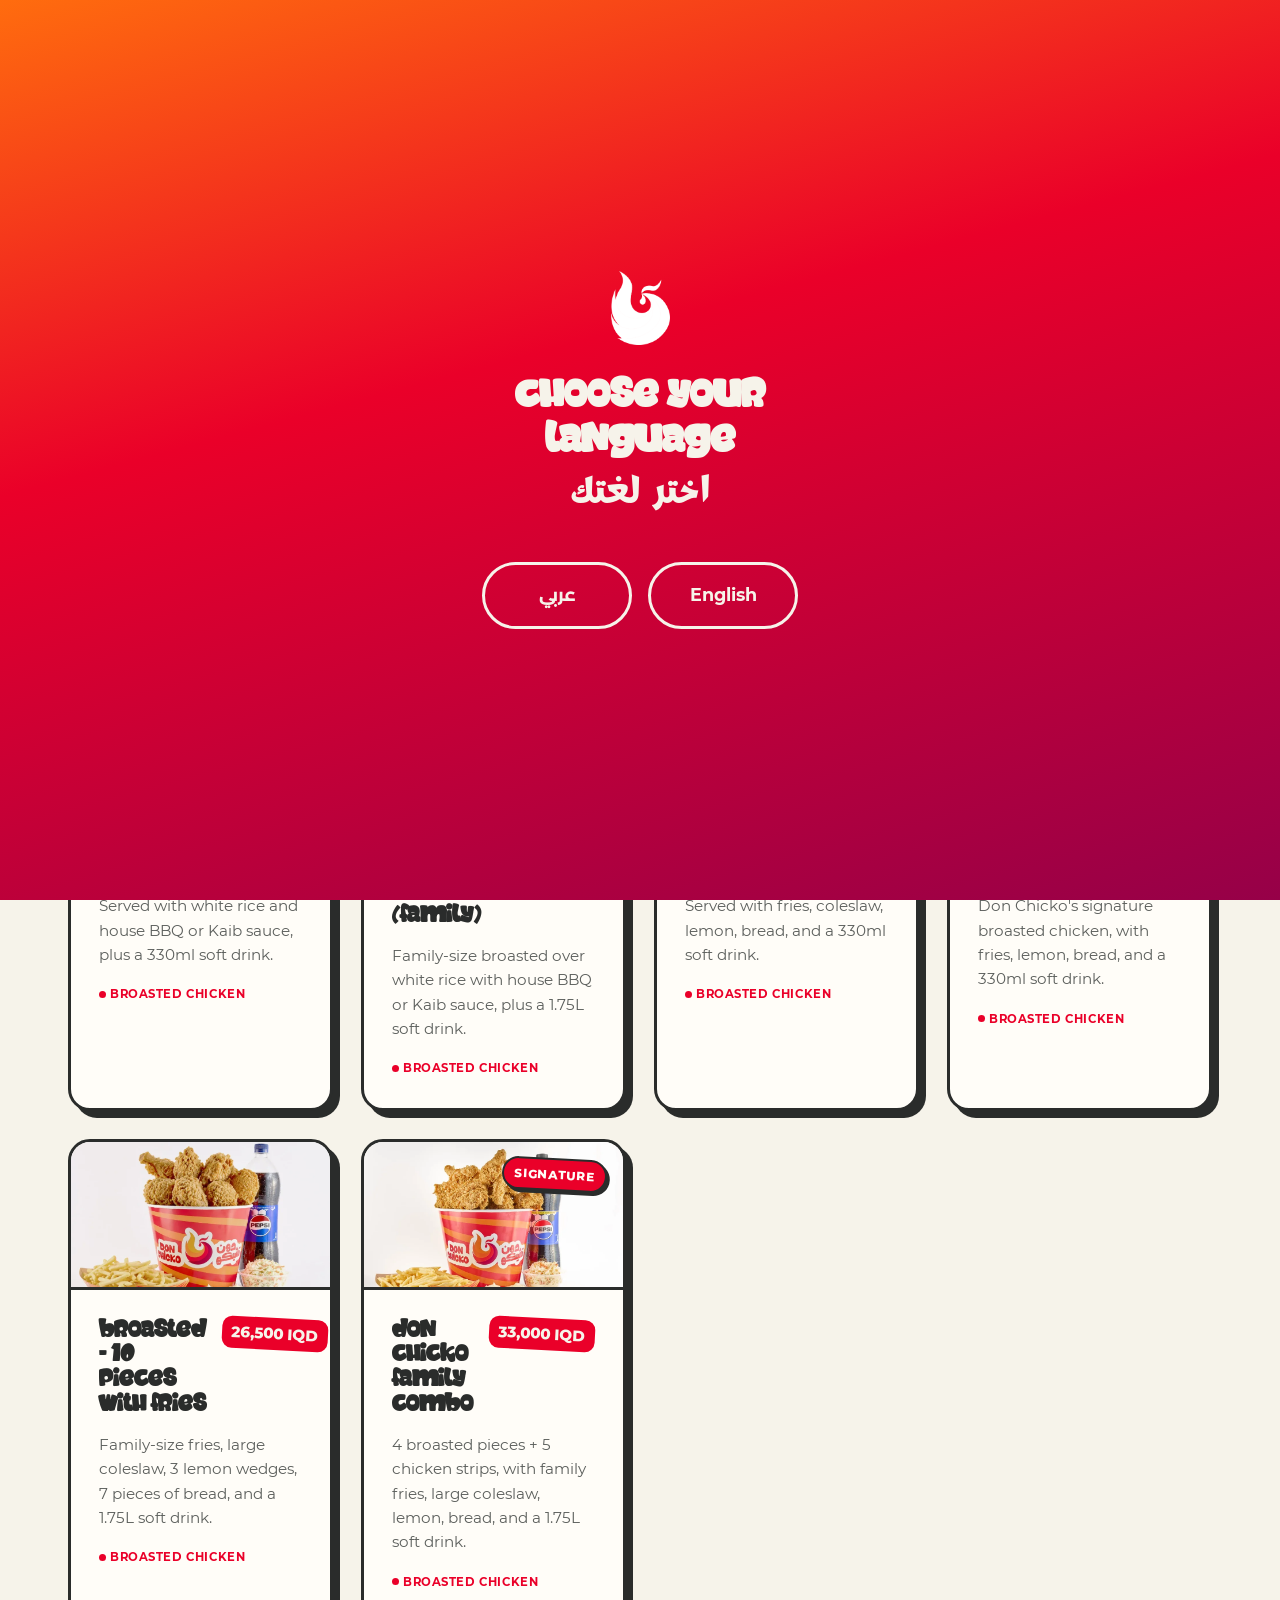
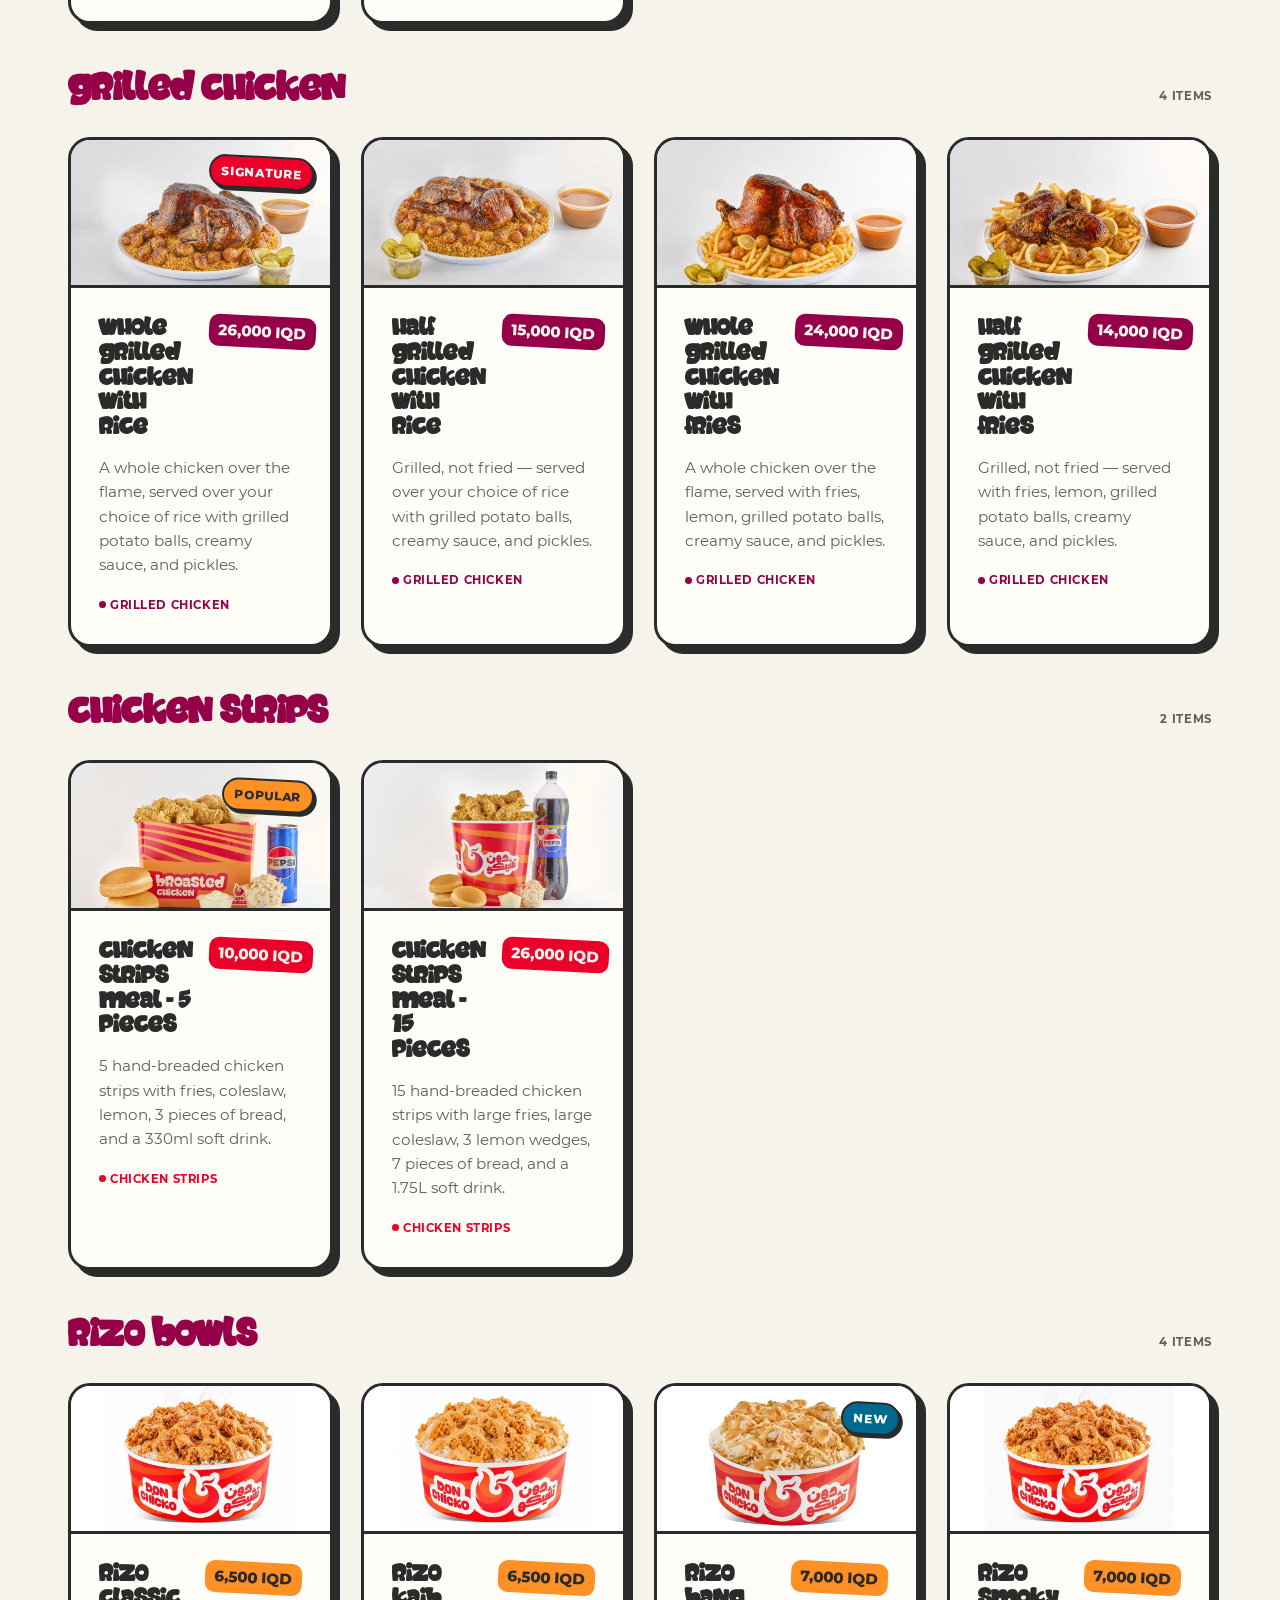
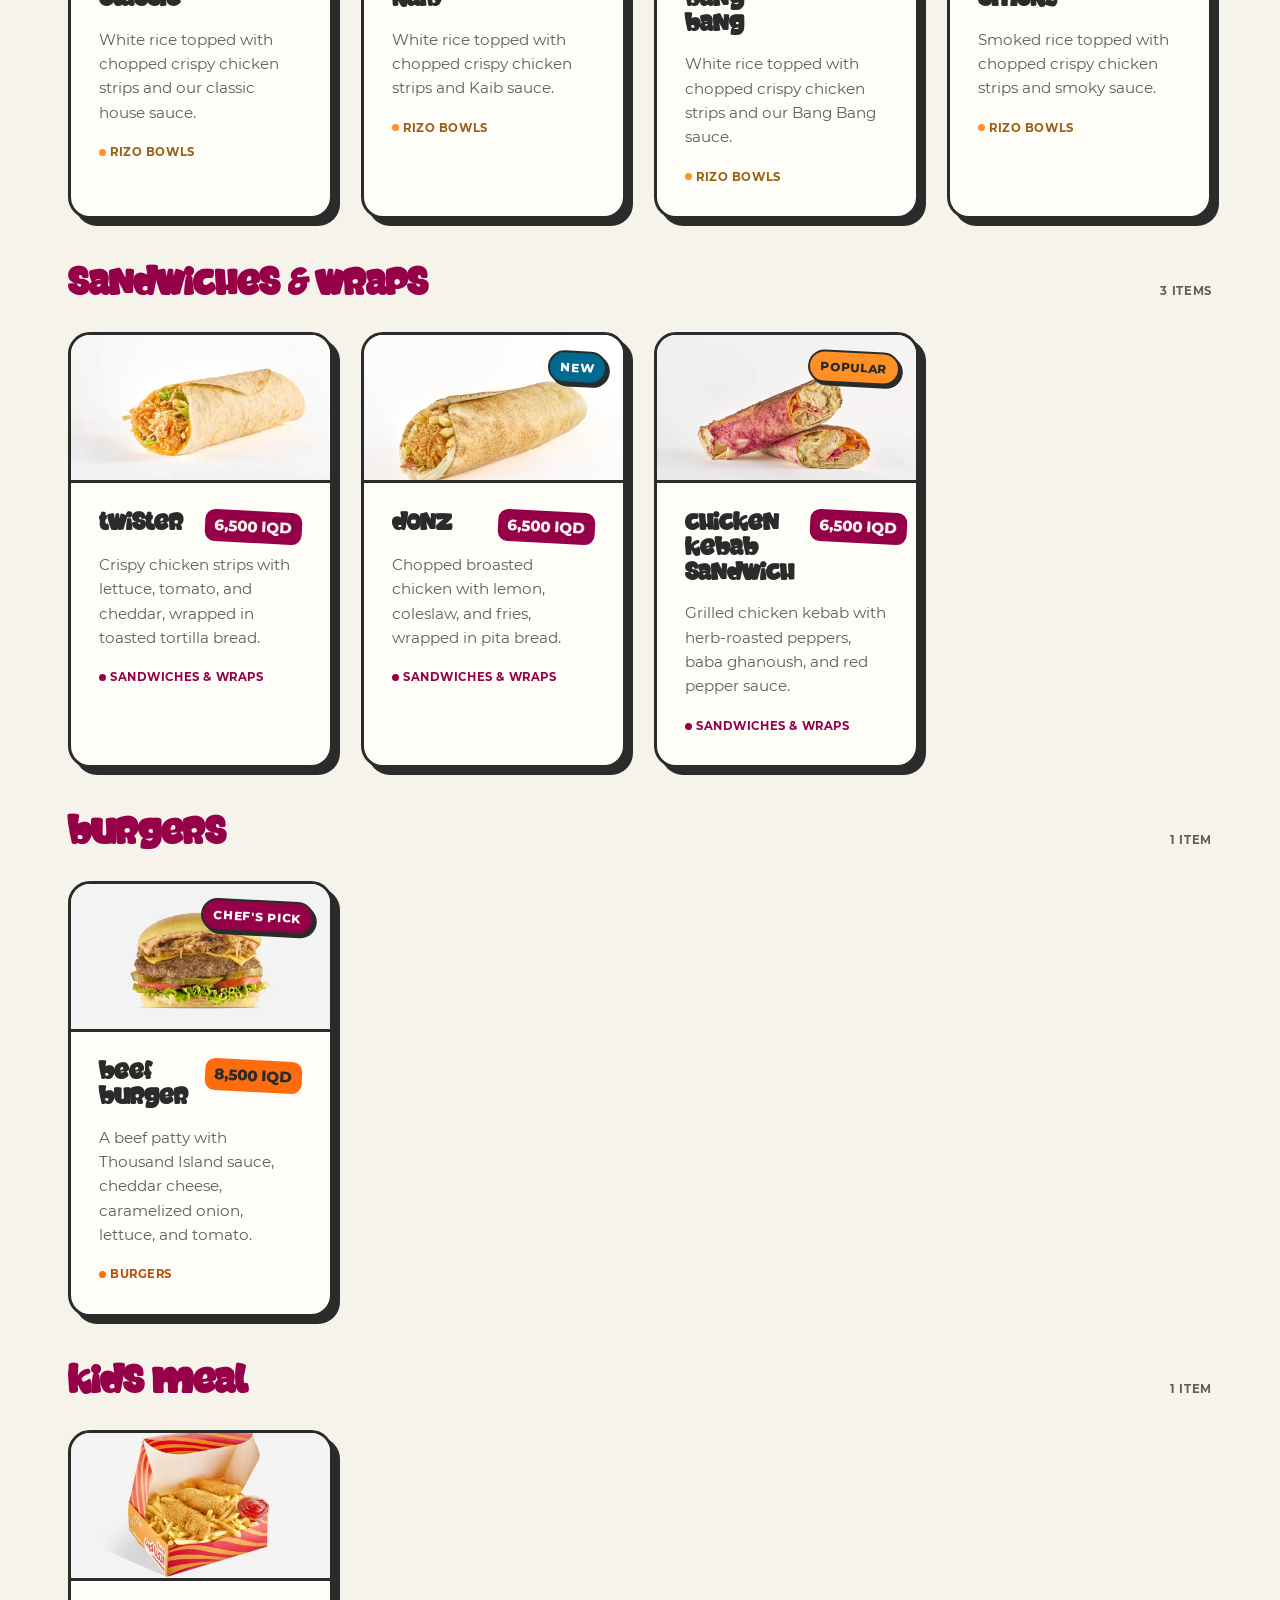
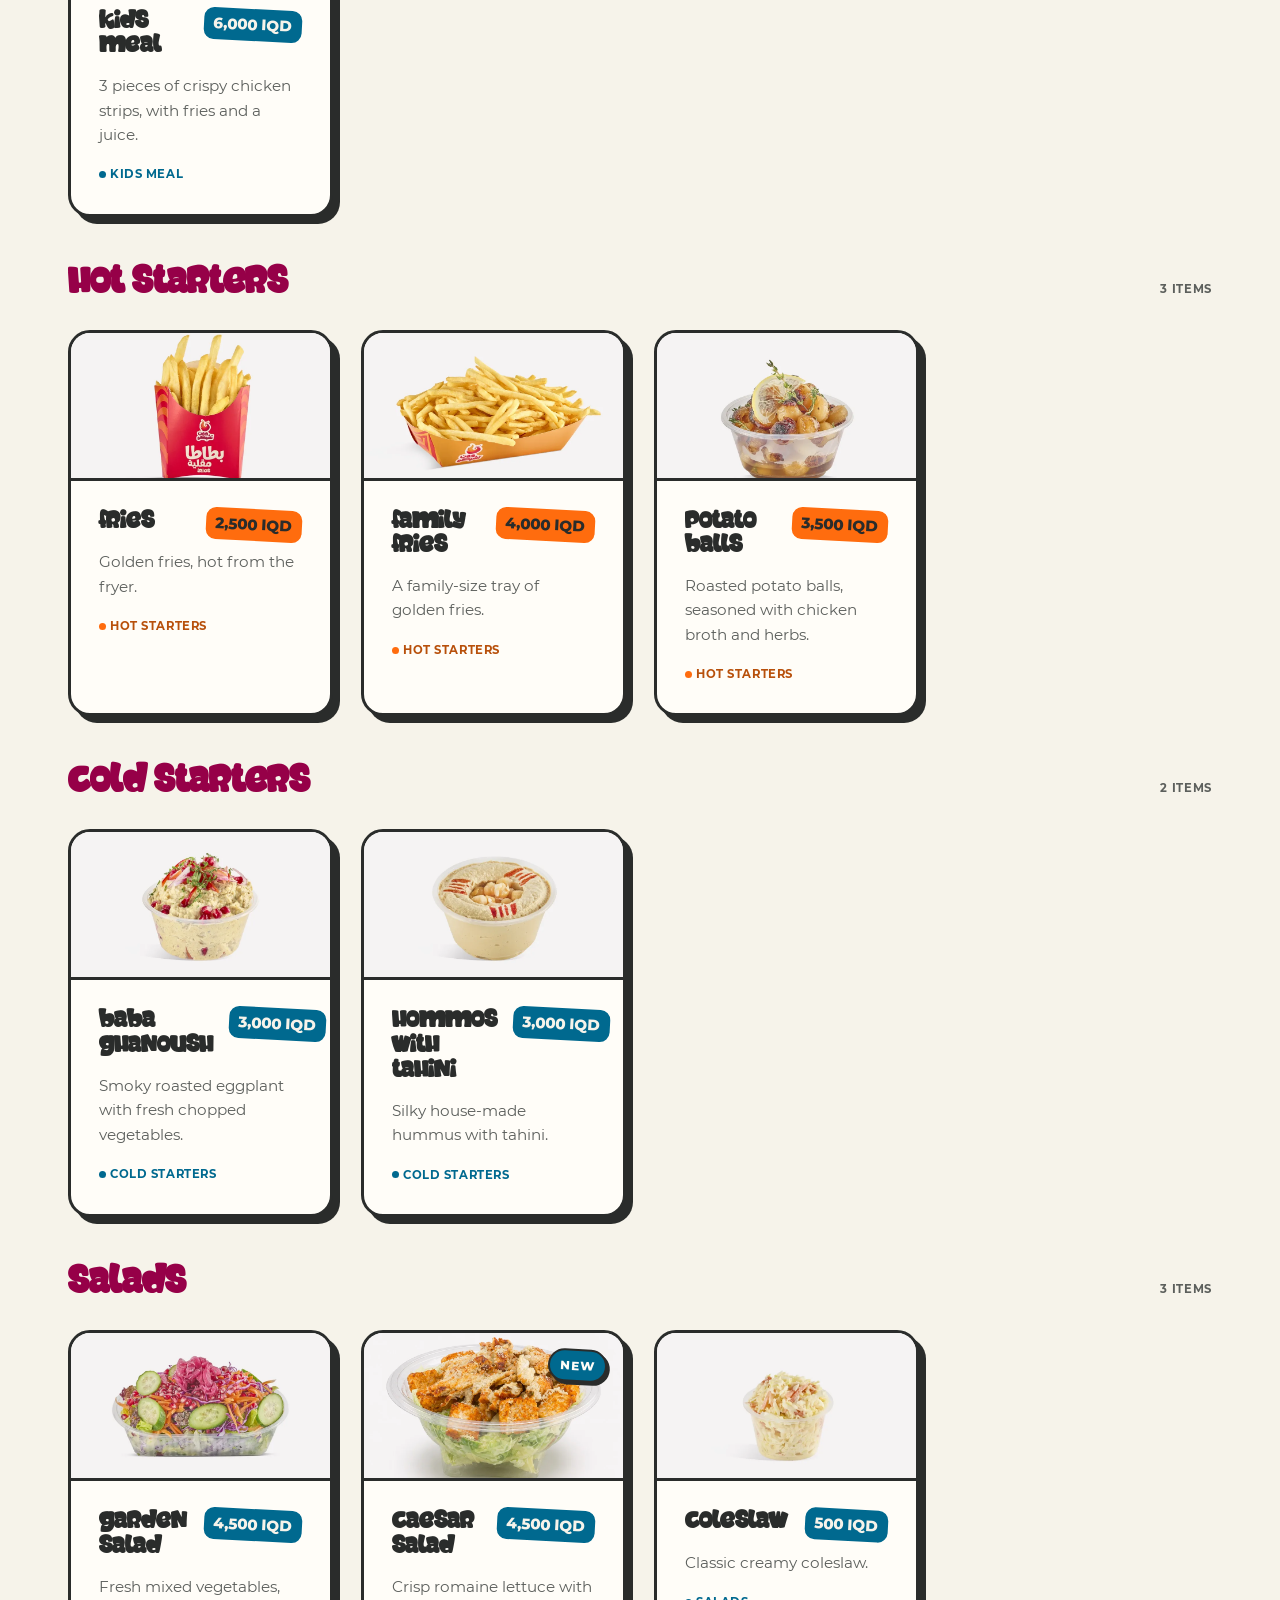
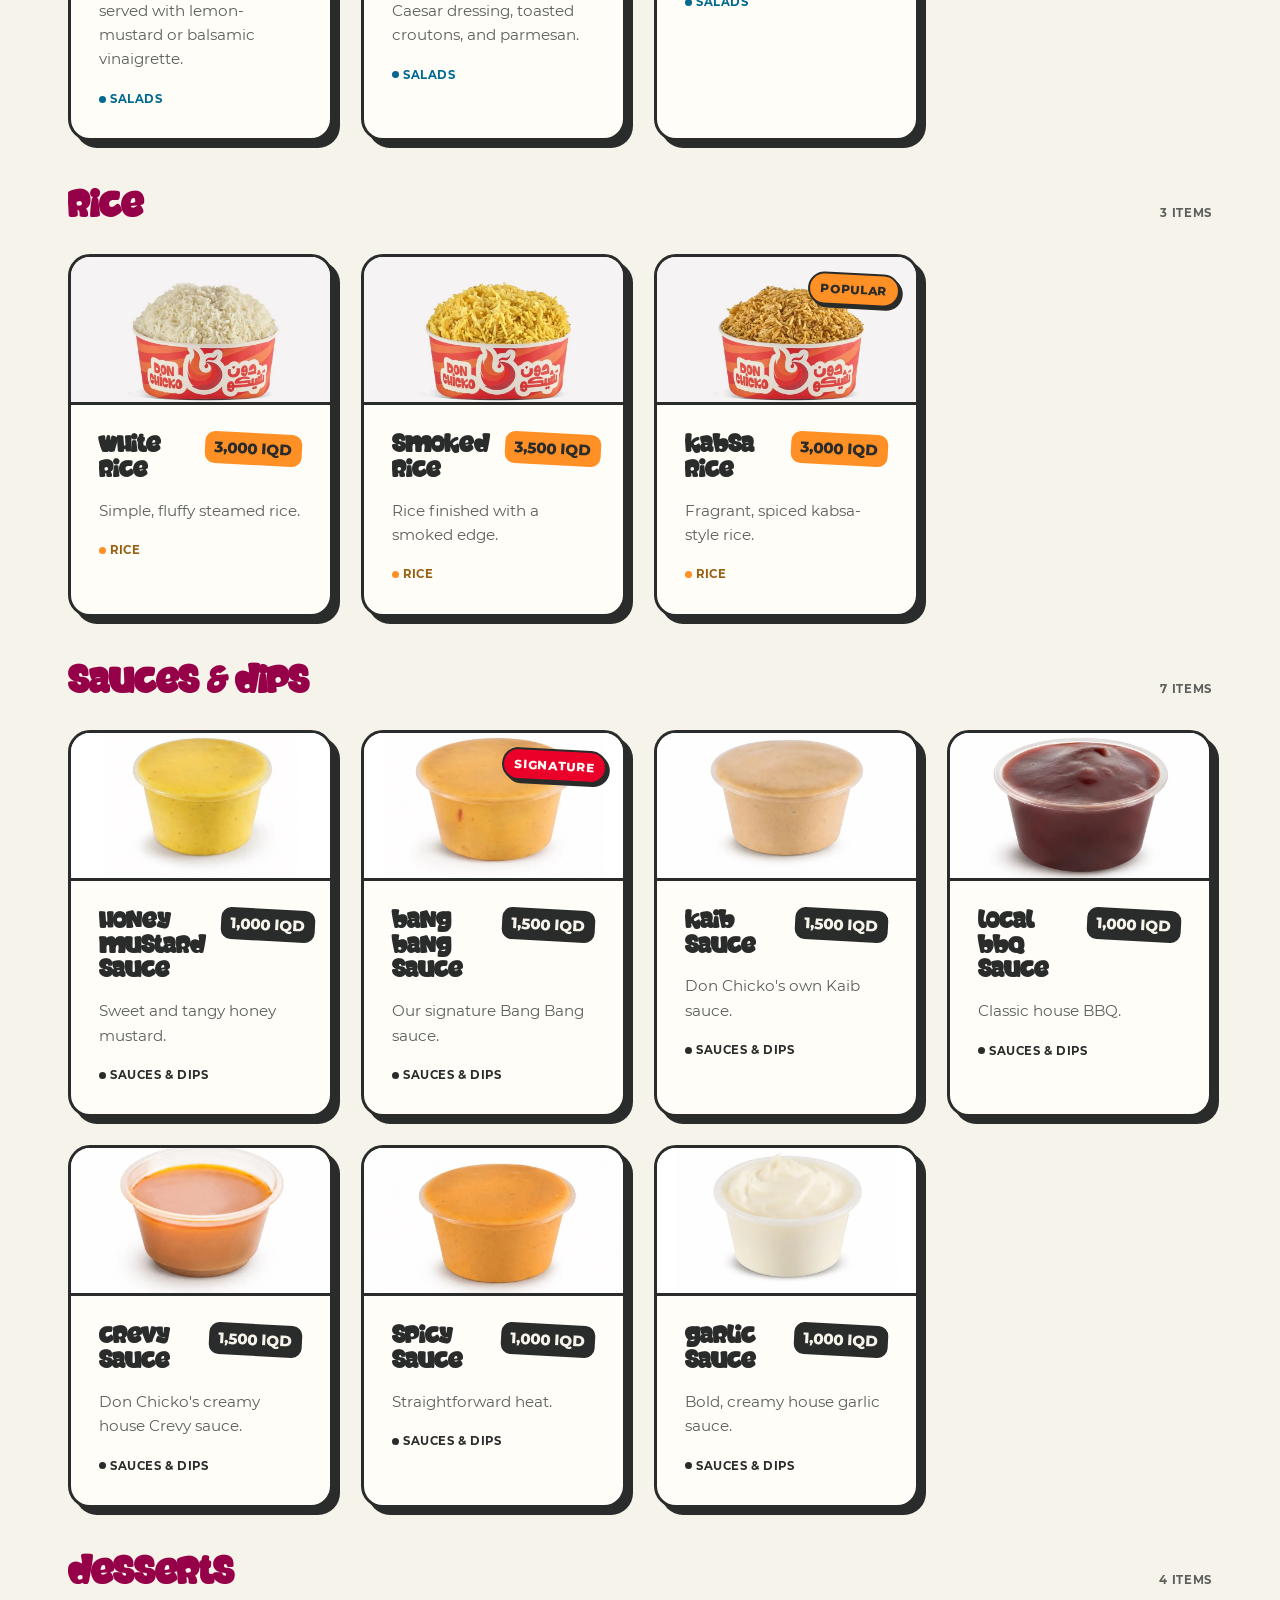
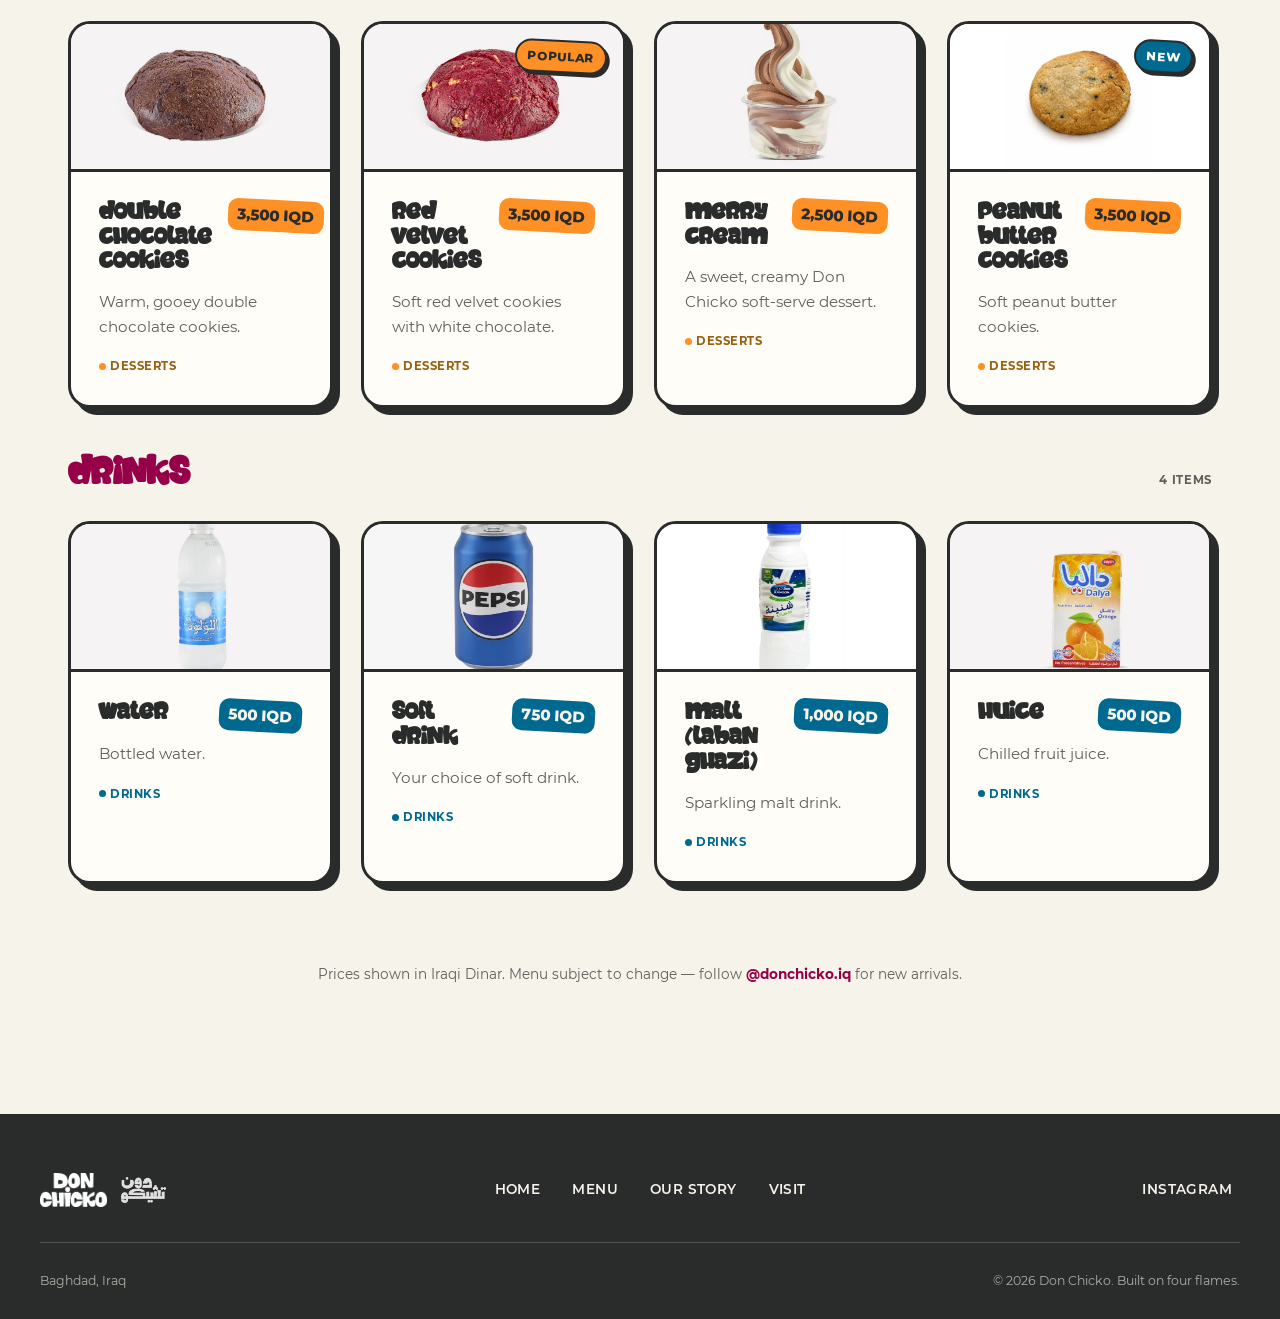
==== commit 393eecb2: "Fix Instagram link and handle to the real account Most links pointed to instagram.com/donchicko, whi" ====
--- a/menu.html
+++ b/menu.html
@@ -17,7 +17,7 @@
 <title data-i18n="meta.titleMenu">The Menu — Don Chicko</title>
 <meta name="description" data-i18n-attr-content="meta.descriptionMenu" content="Don Chicko's full menu: broasted and roasted chicken, sandwiches, burgers, starters, rice, house sauces and desserts. Grilled or fried, always cooked to the center.">
 <link rel="icon" type="image/png" href="assets/logos/flame-color.png">
-<link rel="stylesheet" href="style.css?v=31">
+<link rel="stylesheet" href="style.css?v=32">
 </head>
 <body class="menu-page">
 
@@ -113,7 +113,7 @@
 
     <p class="menu-note" data-i18n-html="menuPage.noteHtml">
       Prices shown in Iraqi Dinar. Menu subject to change — follow
-      <a href="https://instagram.com/donchicko" target="_blank" rel="noopener">@donchicko</a>
+      <a href="https://www.instagram.com/donchicko.iq/" target="_blank" rel="noopener">@donchicko.iq</a>
       for new arrivals.
     </p>
   </section>
@@ -138,7 +138,7 @@
     </ul>
 
     <ul class="footer-social">
-      <li><a href="https://instagram.com/donchicko" target="_blank" rel="noopener" data-i18n="footer.social">Instagram</a></li>
+      <li><a href="https://www.instagram.com/donchicko.iq/" target="_blank" rel="noopener" data-i18n="footer.social">Instagram</a></li>
     </ul>
   </div>
 
--- a/style.css
+++ b/style.css
@@ -1331,13 +1331,12 @@
    to zoom deep into every image's vertical center to fill it, no matter how
    generous the source crop is. Growing .hero's own height on wide screens
    keeps that ratio closer to what the photos were actually cropped for.
-   .hero-inner is the only in-flow child (the photo/decor/toggle are all
-   position: absolute, so flex doesn't touch them); centering it stops the
-   text from being stranded at the top of the now-taller section. */
+   min-height alone (no flex/centering) leaves the text exactly where it
+   already was — block layout keeps it anchored at the top after
+   padding-top, and the extra room from min-height just shows as more
+   photo below the CTA buttons instead of shifting the headline down. */
 @media (min-width: 961px) {
   .hero {
-    display: flex;
-    align-items: center;
     min-height: clamp(700px, 57vw, 1200px);
   }
 }
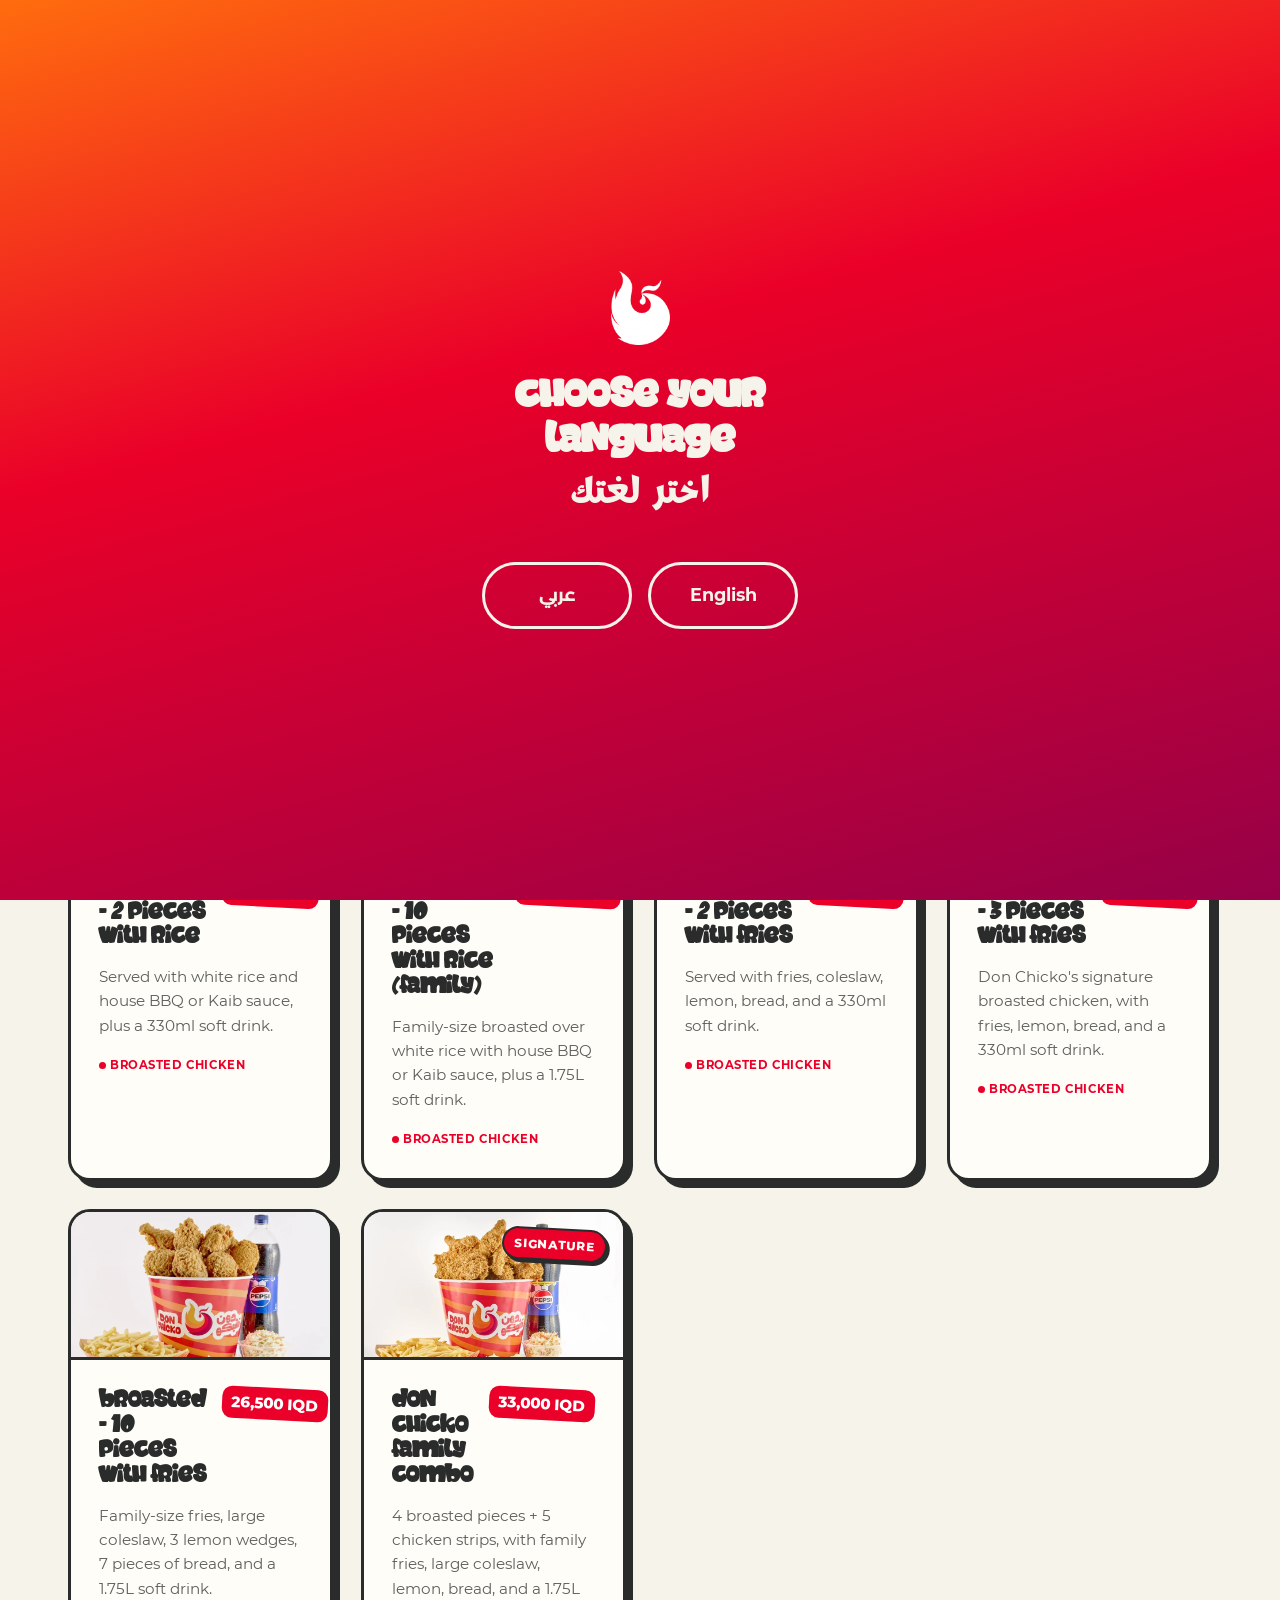
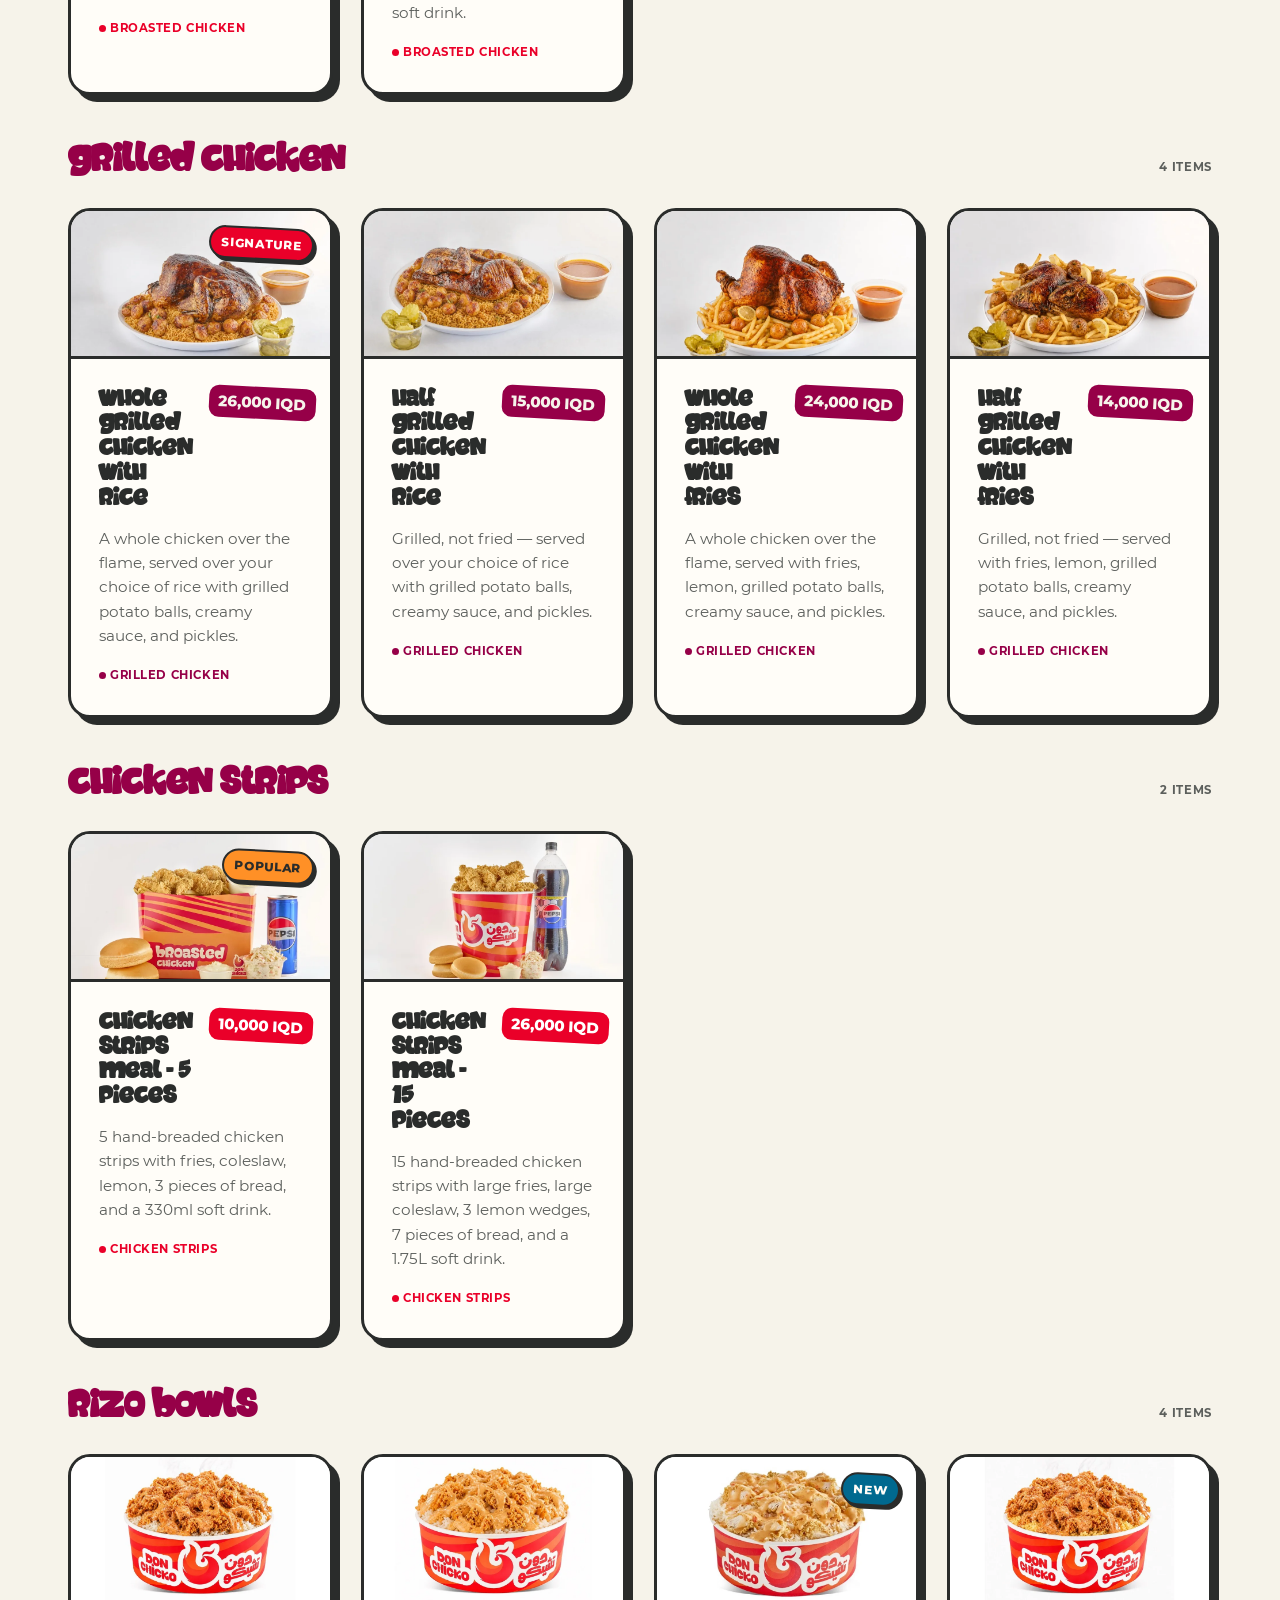
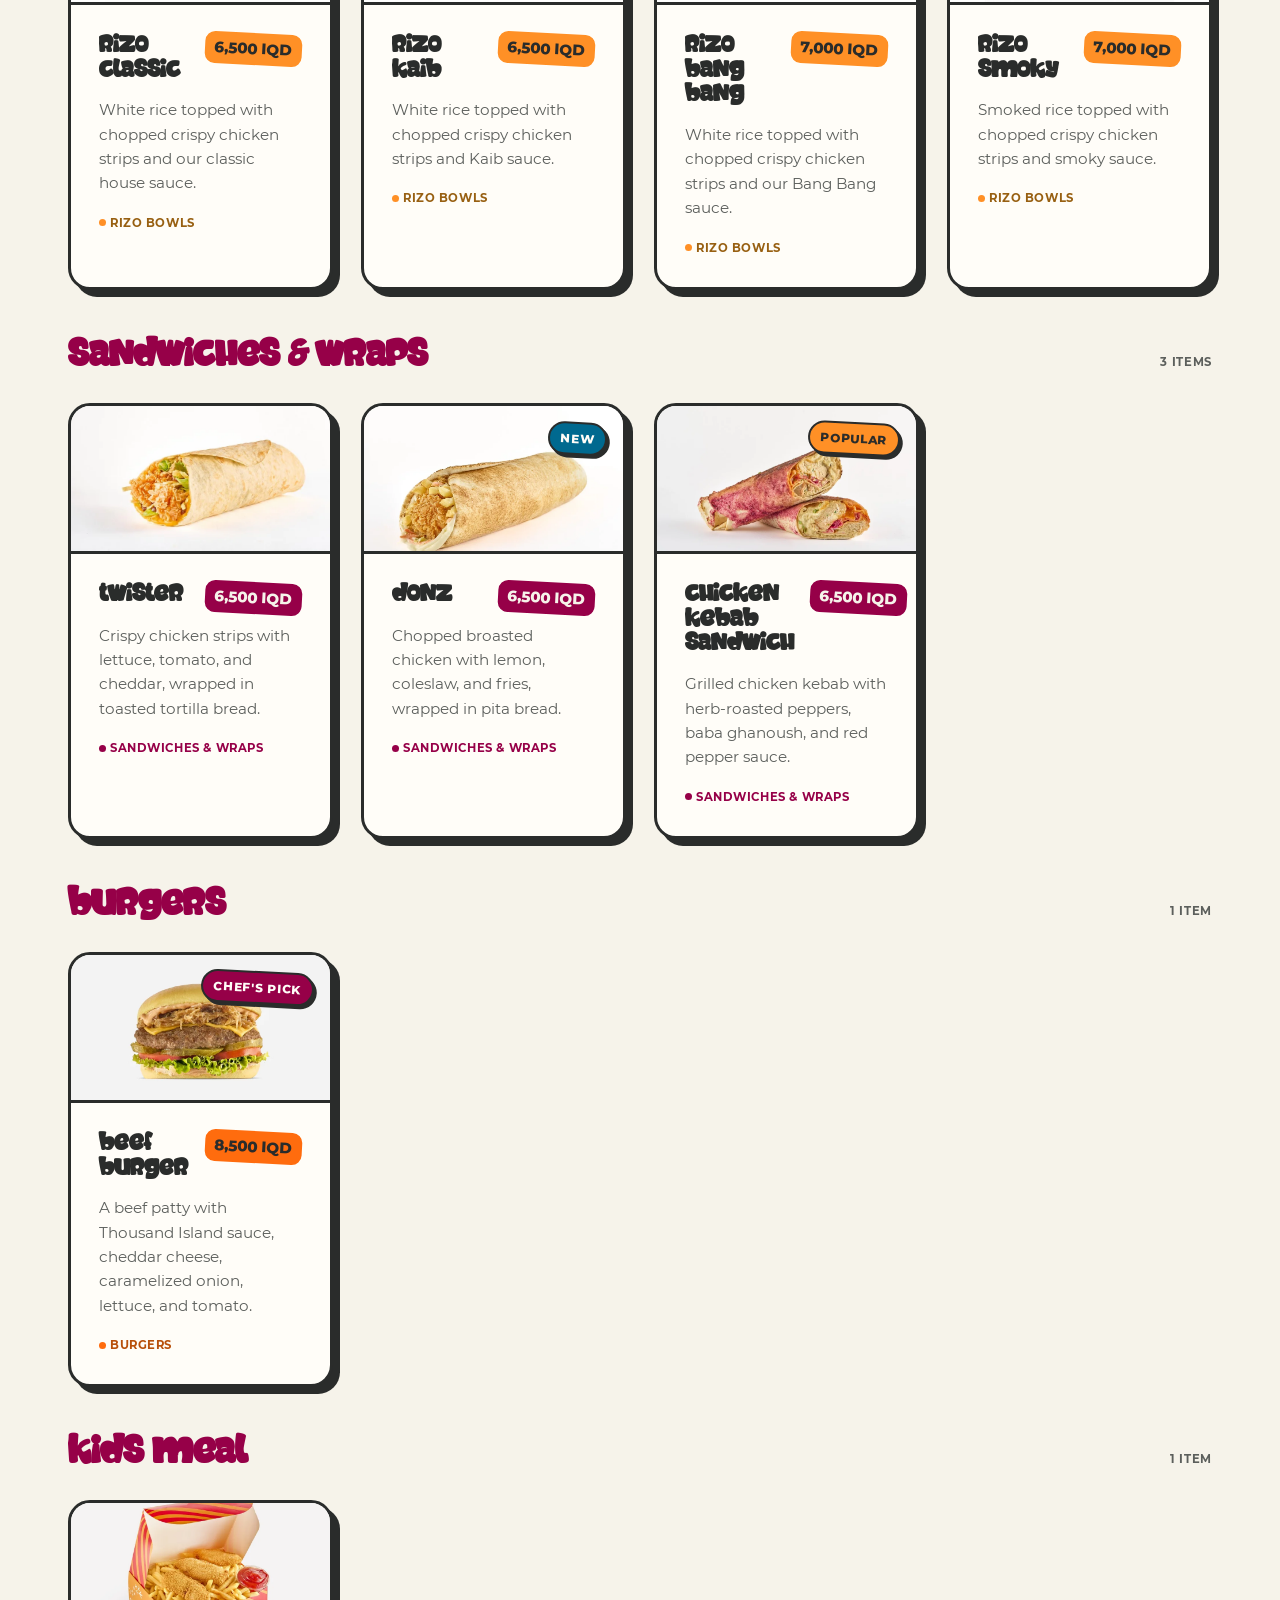
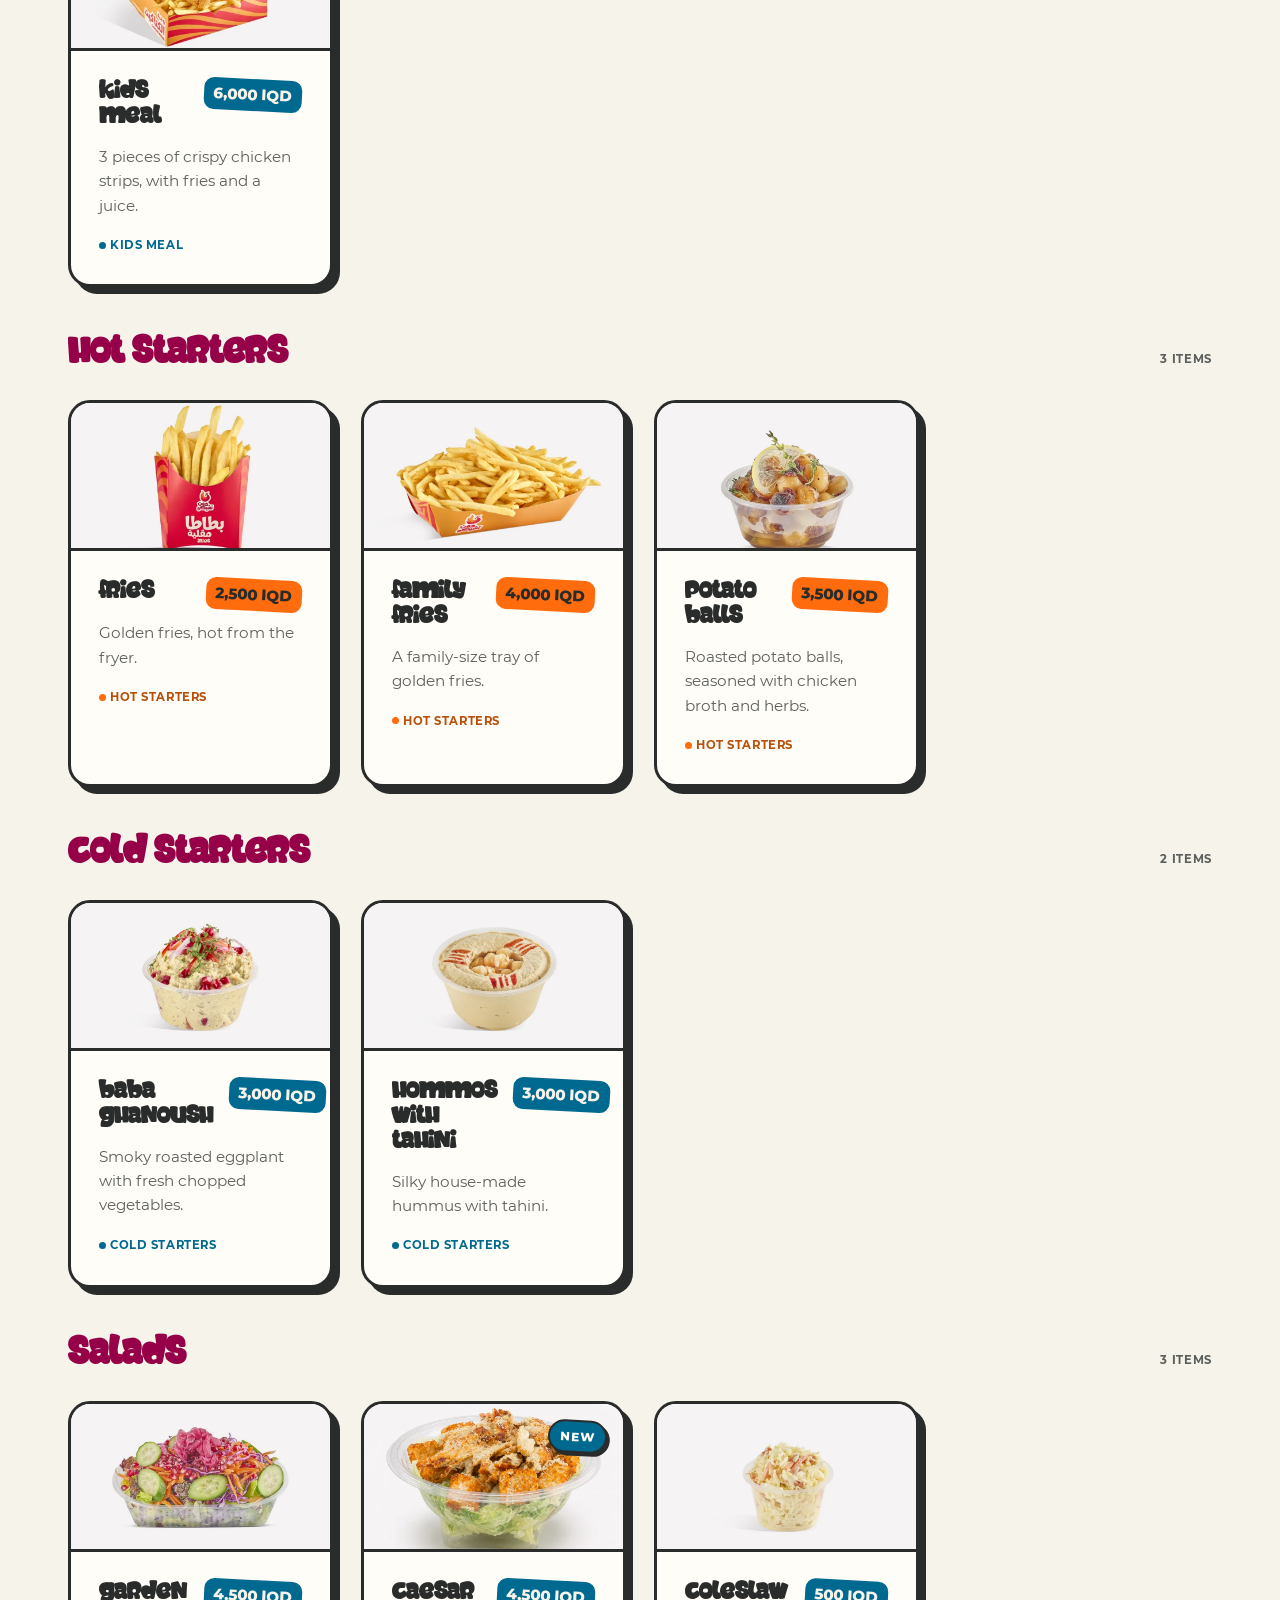
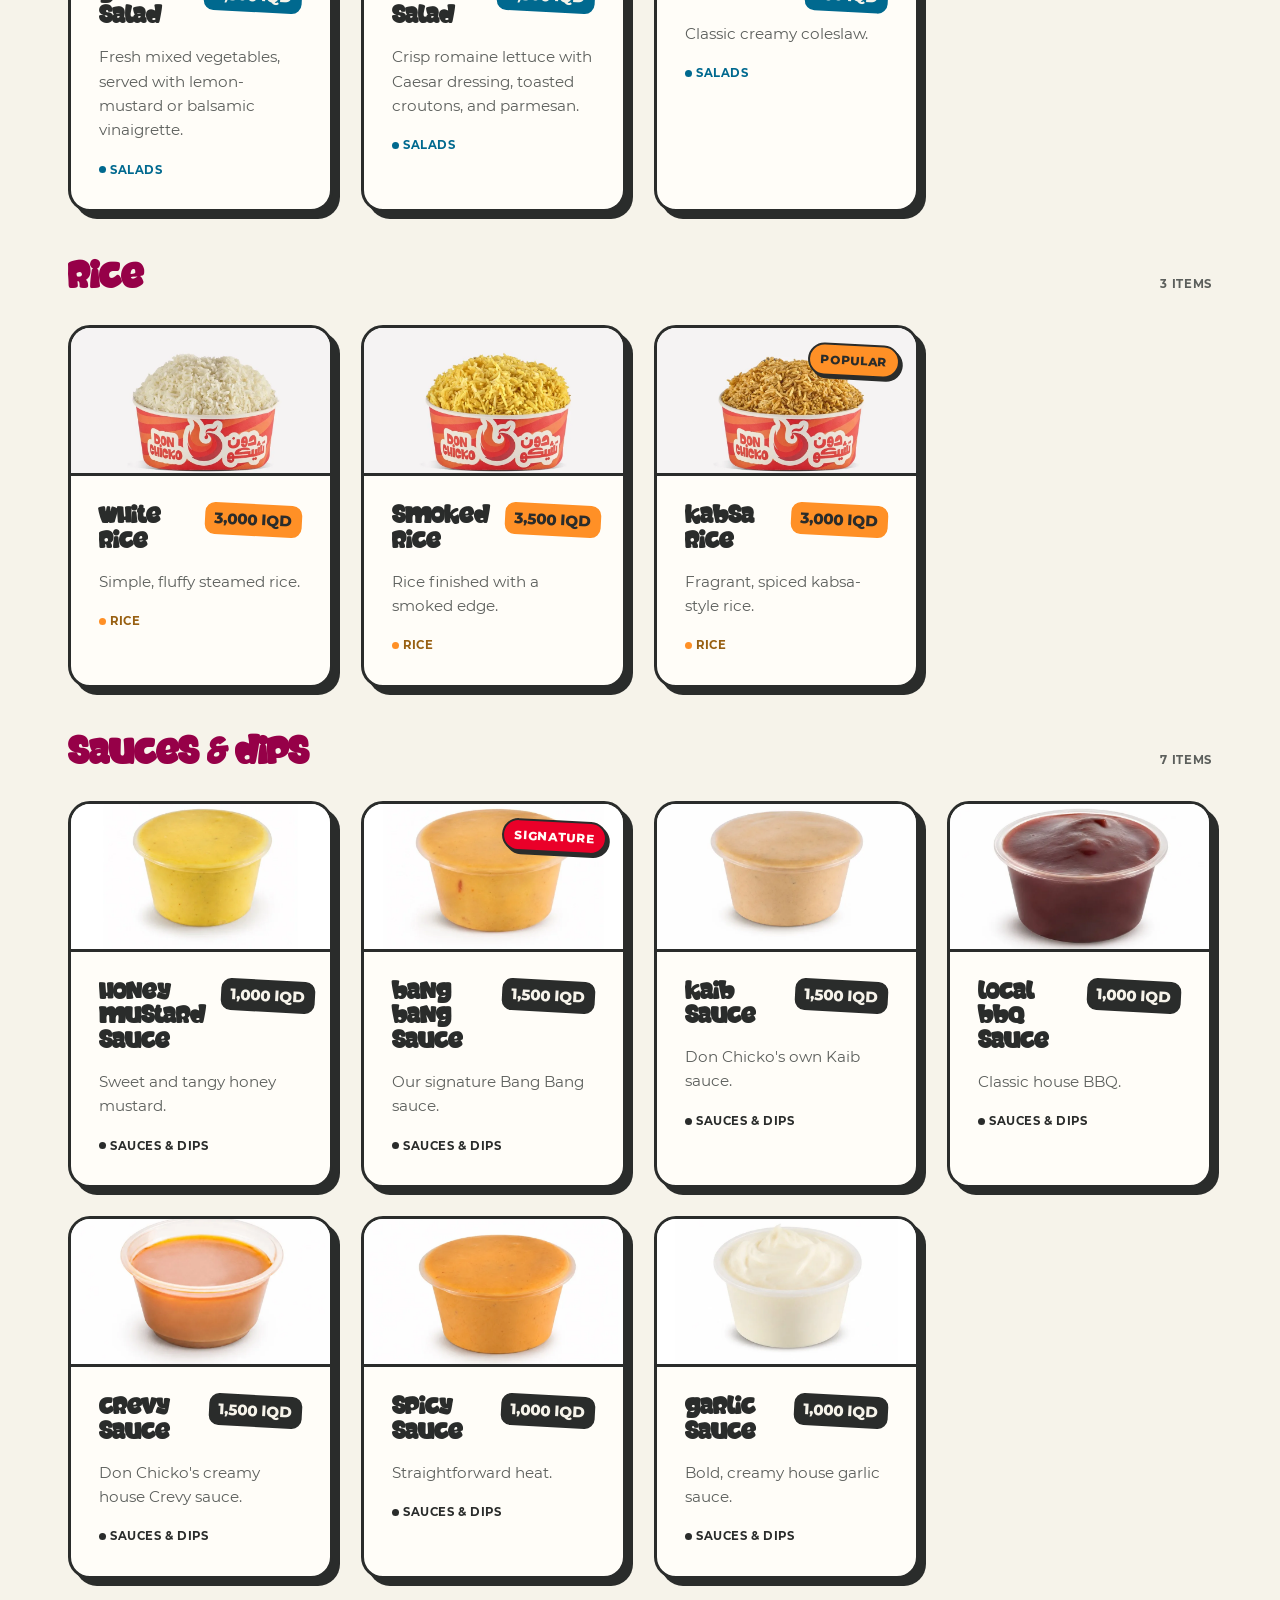
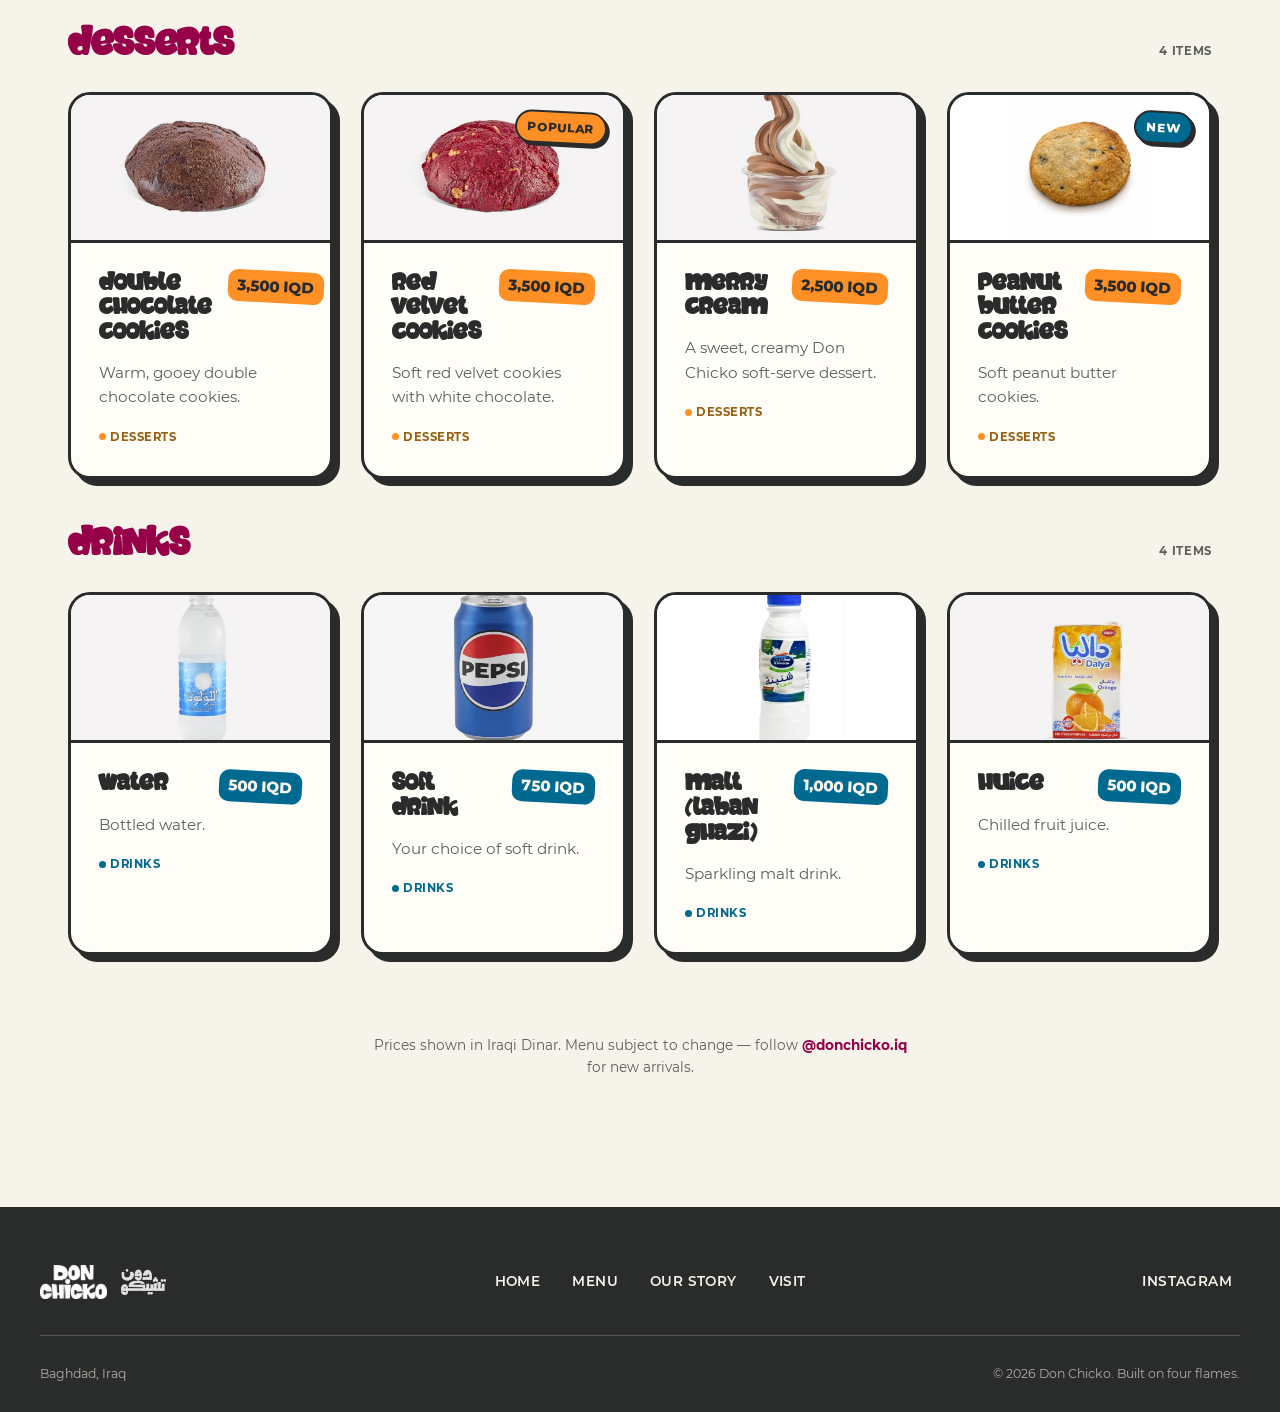
==== commit 553e263d: "Add menu tag filters, polish story/menu pages, fix sitewide anchor-scroll bug - Add tag-filter chips" ====
--- a/menu.html
+++ b/menu.html
@@ -17,7 +17,7 @@
 <title data-i18n="meta.titleMenu">The Menu — Don Chicko</title>
 <meta name="description" data-i18n-attr-content="meta.descriptionMenu" content="Don Chicko's full menu: broasted and roasted chicken, sandwiches, burgers, starters, rice, house sauces and desserts. Grilled or fried, always cooked to the center.">
 <link rel="icon" type="image/png" href="assets/logos/flame-color.png">
-<link rel="stylesheet" href="style.css?v=32">
+<link rel="stylesheet" href="style.css?v=50">
 </head>
 <body class="menu-page">
 
@@ -98,9 +98,14 @@
   <!-- CATEGORY JUMP BAR -->
   <!-- ============================= -->
   <div class="menu-jumpbar">
-    <nav class="menu-filters" id="menuFilters" data-i18n-attr-aria-label="a11y.categoryJump" aria-label="Jump to a menu category">
-      <!-- Category links injected by JavaScript -->
-    </nav>
+    <div class="menu-filters-wrap">
+      <nav class="menu-filters" id="menuFilters" data-i18n-attr-aria-label="a11y.categoryJump" aria-label="Jump to a menu category">
+        <!-- Category links injected by JavaScript -->
+      </nav>
+    </div>
+    <div class="menu-tagbar" id="menuTagbar" role="group" data-i18n-attr-aria-label="a11y.filterByTag" aria-label="Filter by tag">
+      <!-- Tag filter chips injected by JavaScript -->
+    </div>
   </div>
 
   <!-- ============================= -->
@@ -148,7 +153,7 @@
   </div>
 </footer>
 
-<script src="translations.js?v=8"></script>
-<script src="script.js?v=10"></script>
+<script src="translations.js?v=12"></script>
+<script src="script.js?v=13"></script>
 </body>
 </html>
--- a/style.css
+++ b/style.css
@@ -183,7 +183,16 @@
   font-family: var(--font-body);
   font-size: var(--fs-body);
   line-height: 1.6;
-  overflow-x: hidden;
+  /* `overflow-x: hidden` alone forces overflow-y to auto-compute as `auto`
+     per spec (the "one axis non-visible pairs the other to auto" rule),
+     which makes body an unintended scroll container that document
+     .scrollingElement (still <html>) doesn't match — every native anchor
+     jump, scrollIntoView(), and #hash navigation then targets html, which
+     has nothing to scroll, while only manual wheel/trackpad scroll (which
+     grabs body directly) appears to work. `clip` suppresses the overflow
+     without tripping that pairing rule, so html stays the one true scroll
+     container. */
+  overflow-x: clip;
 }
 img { max-width: 100%; display: block; }
 a { color: inherit; text-decoration: none; }
@@ -608,6 +617,7 @@
   object-fit: cover;
   object-position: center 40%;
 }
+[dir="ltr"] .hero-slide-wraps-fries img { transform: scaleX(-1); }
 @keyframes hero-slide-scroll {
   0% { transform: translateX(100%); }
   5% { transform: translateX(0%); }
@@ -640,6 +650,17 @@
   backdrop-filter: blur(2px);
   transition: background var(--duration-fast), border-color var(--duration-fast), transform var(--duration-fast) var(--ease-bounce);
 }
+/* Keeps the visible 36px circle but widens the actual tap target to 44px
+   (WCAG's recommended floor) via an invisible expanded hit area — clicks
+   on it still bubble to this button. */
+.hero-slide-toggle::before {
+  content: "";
+  position: absolute;
+  /* The pseudo's containing block is the button's padding box (36px minus
+     its 2px border, box-sizing: border-box), not its 36px border box —
+     -6px here (not -4px) is what actually yields a 44px hit area. */
+  inset: -6px;
+}
 .hero-slide-toggle:hover, .hero-slide-toggle:focus-visible {
   border-color: var(--brand-cream);
   background: rgba(42, 44, 43, 0.7);
@@ -667,7 +688,7 @@
   content: "";
   position: absolute;
   inset: 0;
-  background: linear-gradient(100deg, rgba(42, 44, 43, 0.94) 0%, rgba(42, 44, 43, 0.86) 32%, rgba(42, 44, 43, 0.35) 62%, rgba(42, 44, 43, 0.05) 85%);
+  background: linear-gradient(100deg, rgba(42, 44, 43, 0.94) 0%, rgba(42, 44, 43, 0.88) 32%, rgba(42, 44, 43, 0.5) 62%, rgba(42, 44, 43, 0.12) 85%);
 }
 
 .hero-decor {
@@ -681,7 +702,7 @@
   opacity: 0.5;
   animation: flame-float 14s ease-in-out infinite;
 }
-.hero-flame-1 { width: 90px; height: 110px; top: 12%; left: 42%; color: var(--brand-amber); opacity: 0.35; }
+.hero-flame-1 { width: 90px; height: 110px; top: 10%; left: 63%; color: var(--brand-amber); opacity: 0.28; }
 .hero-flame-2 { width: 50px; height: 62px; bottom: 18%; left: 55%; color: var(--brand-orange); opacity: 0.3; animation-duration: 18s; animation-direction: reverse; }
 .hero-flame-3 { width: 34px; height: 42px; top: 55%; left: 36%; color: var(--brand-red); opacity: 0.25; animation-duration: 11s; }
 @keyframes flame-float {
@@ -877,7 +898,7 @@
 .ticket-card[data-category="hot-starters"],
 .ticket-card[data-category="burgers"] { --cat-color: var(--cat-hot); --cat-text: var(--cat-hot-text); --cat-badge-text: var(--color-ink); }
 .ticket-card[data-category="broasted"],
-.ticket-card[data-category="chicken-strips"] { --cat-color: var(--cat-broasted); }
+.ticket-card[data-category="chicken-strips"] { --cat-color: var(--cat-broasted); --cat-badge-text: #fff; }
 .ticket-card[data-category="roasted"],
 .ticket-card[data-category="sandwiches"] { --cat-color: var(--cat-roasted); }
 .ticket-card[data-category="rice"],
@@ -891,7 +912,7 @@
 .featured-section {
   max-width: var(--content-max);
   margin: 0 auto;
-  padding: var(--space-xl) var(--space-md);
+  padding: var(--space-xl) var(--space-md) var(--space-lg);
 }
 .featured-grid {
   display: grid;
@@ -939,7 +960,7 @@
 .menu-hero-flame-3 { width: 44px; height: 55px; top: 45%; right: 32%; color: var(--brand-cream); opacity: 0.2; animation-duration: 12s; }
 
 .menu-hero-inner { max-width: 640px; margin: 0 auto; }
-.menu-hero .eyebrow { color: var(--brand-amber); justify-content: center; }
+.menu-hero .eyebrow { color: var(--brand-cream); justify-content: center; }
 .menu-hero .eyebrow::before { background: var(--brand-amber); }
 .menu-hero-title {
   font-family: var(--font-display);
@@ -961,9 +982,51 @@
   z-index: 90;
   background: var(--color-bg);
 }
-.menu-filters {
+/* .menu-filters is centered and narrower than the full-width jumpbar, so the
+   fade needs its own wrapper matching that centered width — anchoring the
+   fade to .menu-jumpbar itself would land it over empty background past the
+   actual (already-narrower) edge of the chip row. */
+.menu-filters-wrap {
+  position: relative;
   max-width: var(--content-max);
   margin: 0 auto;
+}
+/* With 14 categories the chip row always overflows; scrollbar-width:none on
+   .menu-filters hides even the native scrollbar hint, so nothing signals
+   it's scrollable. These edge fades are the visible cue. */
+.menu-filters-wrap::before,
+.menu-filters-wrap::after {
+  content: "";
+  position: absolute;
+  top: 0;
+  bottom: 0;
+  width: 40px;
+  pointer-events: none;
+  z-index: 1;
+  opacity: 0;
+  transition: opacity var(--duration-fast);
+}
+.menu-filters-wrap::before {
+  left: 0;
+  background: linear-gradient(90deg, var(--color-bg) 0%, transparent 100%);
+}
+.menu-filters-wrap::after {
+  right: 0;
+  background: linear-gradient(270deg, var(--color-bg) 0%, transparent 100%);
+}
+/* JS toggles these once scrolled away from an edge, so the fade never
+   implies hidden content in a direction that has none. is-scrolled means
+   "moved away from the reading-start edge" and has-more means "more toward
+   the reading-end edge" — left/right in LTR, but reversed in RTL (where
+   scrollLeft itself goes negative), so the physical side each class lights
+   up has to flip too. */
+.menu-filters-wrap.is-scrolled::before { opacity: 1; }
+.menu-filters-wrap.has-more::after { opacity: 1; }
+[dir="rtl"] .menu-filters-wrap.is-scrolled::before { opacity: 0; }
+[dir="rtl"] .menu-filters-wrap.is-scrolled::after { opacity: 1; }
+[dir="rtl"] .menu-filters-wrap.has-more::after { opacity: 0; }
+[dir="rtl"] .menu-filters-wrap.has-more::before { opacity: 1; }
+.menu-filters {
   display: flex;
   gap: 0.6rem;
   padding: 0.85rem var(--space-md);
@@ -996,6 +1059,33 @@
   border-color: var(--brand-maroon);
 }
 
+/* Tag filter row — same chip look as the category jump-nav above it (one
+   family), but its own row with a thin divider so the two controls read as
+   distinct groups rather than one 18-chip wall. Wraps rather than scrolling:
+   with only 5 chips it fits most widths, and unlike the 14-category row it
+   doesn't need a scroll affordance. */
+.menu-tagbar {
+  max-width: var(--content-max);
+  margin: 0 auto;
+  display: flex;
+  flex-wrap: wrap;
+  gap: 0.5rem;
+  padding: 0 var(--space-md) 0.85rem;
+  border-top: 1px dashed rgba(42, 44, 43, 0.2);
+  margin-top: -1px;
+  padding-top: 0.65rem;
+}
+.menu-tagbar .filter-tab {
+  font-size: 0.72rem;
+  padding: 0.7rem 0.9rem;
+}
+
+.menu-category-empty {
+  color: var(--color-ink-soft);
+  font-style: italic;
+  padding: var(--space-sm) 0;
+}
+
 .menu-section {
   max-width: var(--content-max);
   margin: 0 auto;
@@ -1041,6 +1131,8 @@
 .menu-grid .ticket-card:nth-child(3n+3) { --hover-rotate: -1deg; }
 
 .menu-note {
+  max-width: 60ch;
+  margin: 0 auto;
   text-align: center;
   color: var(--color-ink-soft);
   font-size: var(--fs-small);
@@ -1071,7 +1163,7 @@
   grid-template-columns: 0.9fr 1.1fr;
   gap: var(--space-xl);
   align-items: center;
-  margin-bottom: var(--space-2xl);
+  margin-bottom: var(--space-lg);
 }
 .about-visual {
   position: relative;
@@ -1083,6 +1175,54 @@
 }
 .about-visual picture { display: block; width: 100%; height: 100%; }
 .about-visual img { width: 100%; height: 100%; object-fit: cover; }
+/* The English badge photo bakes its "the secret ingredient is always love"
+   text into the raster image itself, so it can't be translated by the i18n
+   engine. This CSS-built equivalent replaces it for Arabic instead of
+   showing the same English text to an Arabic-reading visitor. */
+.about-visual-ar {
+  display: none;
+  width: 100%;
+  height: 100%;
+  align-items: center;
+  justify-content: center;
+  background: var(--brand-orange);
+}
+.about-visual-ar-circle {
+  width: 84%;
+  aspect-ratio: 1;
+  border-radius: 50%;
+  background: var(--brand-maroon);
+  display: flex;
+  flex-direction: column;
+  align-items: center;
+  justify-content: center;
+  gap: 0.5rem;
+  text-align: center;
+  padding: var(--space-md);
+}
+.about-visual-ar-line1 {
+  font-family: var(--font-display);
+  color: var(--brand-cream);
+  font-size: clamp(1.1rem, 1vw + 0.9rem, 1.4rem);
+}
+.about-visual-ar-line2 {
+  font-family: var(--font-display);
+  color: var(--brand-orange);
+  font-size: clamp(1.4rem, 1.5vw + 1rem, 1.8rem);
+}
+.about-visual-ar-line3 {
+  font-family: var(--font-display);
+  color: var(--brand-orange);
+  font-size: clamp(2rem, 3vw + 1rem, 2.8rem);
+}
+.about-visual-ar .flame-shape {
+  width: 40px;
+  height: 48px;
+  color: var(--brand-cream);
+  margin-top: var(--space-xs);
+}
+[dir="rtl"] .about-visual-photo { display: none; }
+[dir="rtl"] .about-visual-ar { display: flex; }
 .about-visual-badge {
   position: absolute;
   bottom: var(--space-sm);
@@ -1196,7 +1336,7 @@
 .visit-section {
   max-width: var(--content-max);
   margin: 0 auto;
-  padding: var(--space-xl) var(--space-md) var(--space-2xl);
+  padding: var(--space-lg) var(--space-md) var(--space-2xl);
 }
 .visit-grid {
   display: grid;
@@ -1249,19 +1389,22 @@
   z-index: -1;
   opacity: 0.9;
 }
-.visit-visual .flame-shape {
-  width: 110px;
-  height: 135px;
-  color: var(--brand-cream);
-  opacity: 0.9;
-}
-.visit-visual-label {
-  font-family: var(--font-display);
-  font-size: 1.1rem;
-  color: var(--brand-cream);
-  text-align: center;
-  padding: 0 var(--space-md);
-}
+.visit-map {
+  position: absolute;
+  inset: 0;
+  width: 100%;
+  height: 100%;
+  border: 0;
+  display: block;
+}
+.directions-link {
+  display: inline-block;
+  margin-top: 0.35rem;
+  padding: 9px 0;
+  font-weight: 600;
+  color: var(--brand-orange);
+}
+.directions-link:hover, .directions-link:focus-visible { text-decoration: underline; }
 
 /* ==========================================================================
    FOOTER
@@ -1415,10 +1558,16 @@
     bottom: auto;
     height: min(80vw, 460px);
   }
+  /* The desktop horizontal fade (dark left -> clear right) assumes a text
+     column that stops well short of the photo's right edge. At mobile
+     widths the headline wraps edge-to-edge instead, so that same fade left
+     the right portion of every line sitting on bare photo. Floor it at 60%
+     dark instead of fading to clear, so every line stays readable
+     regardless of which slide is showing. */
   .hero-photo::after {
     background:
       linear-gradient(180deg, rgba(42, 44, 43, 0) 65%, rgba(42, 44, 43, 1) 100%),
-      linear-gradient(100deg, rgba(42, 44, 43, 0.94) 0%, rgba(42, 44, 43, 0.86) 32%, rgba(42, 44, 43, 0.35) 62%, rgba(42, 44, 43, 0.05) 85%);
+      linear-gradient(100deg, rgba(42, 44, 43, 0.94) 0%, rgba(42, 44, 43, 0.88) 40%, rgba(42, 44, 43, 0.75) 70%, rgba(42, 44, 43, 0.6) 100%);
   }
   /* .hero-slide-toggle anchors to var(--space-md) from .hero's own bottom
      edge, which is fine when the photo fills the section — but the photo
